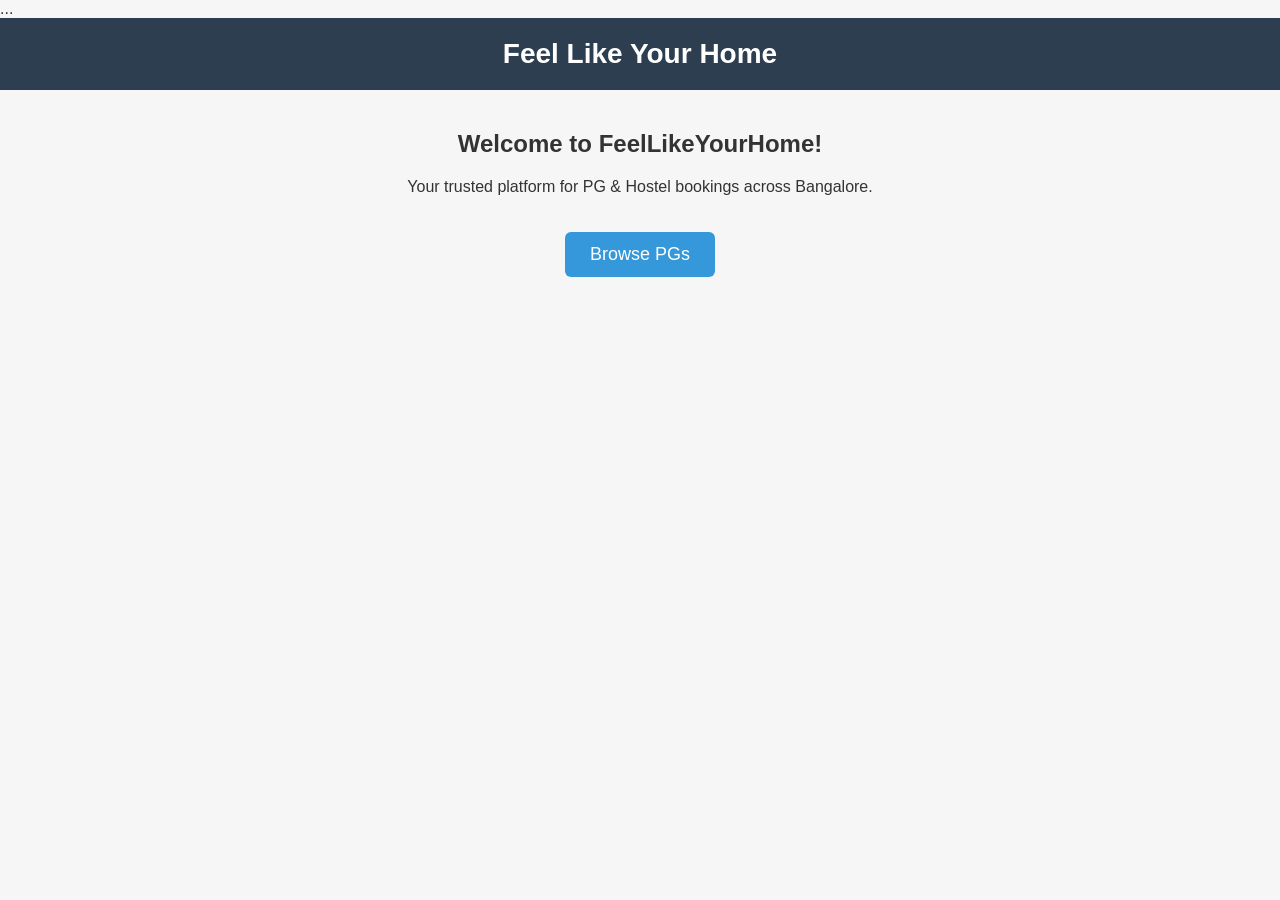
==== index.html @ 75fe313e "Update index.html" ====
<!DOCTYPE html>
<html>
<head>
    <meta name="google-site-verification" content="3Yh5Xmi587wt2yMa6vxOtkDxqzbuexifwD0wsPtQEdQ" />
    <title>FeelLikeYourHome - PG & Hostel Booking</title>
   <!DOCTYPE html>
<html>
...
</html> 
    <style>
        body {
            margin: 0;
            font-family: Arial, sans-serif;
            background: #f6f6f6;
            color: #333;
        }
        header {
            background: #2c3e50;
            color: white;
            padding: 20px;
            text-align: center;
            font-size: 28px;
            font-weight: bold;
        }
        .container {
            margin: 40px auto;
            width: 90%;
            max-width: 900px;
            text-align: center;
        }
        .btn {
            display: inline-block;
            padding: 12px 25px;
            background: #3498db;
            color: white;
            font-size: 18px;
            border-radius: 6px;
            text-decoration: none;
            margin-top: 20px;
        }
        .btn:hover {
            background: #2980b9;
        }
    </style>
</head>
<body>

    <header>Feel Like Your Home</header>

    <div class="container">
        <h2>Welcome to FeelLikeYourHome!</h2>
        <p>Your trusted platform for PG & Hostel bookings across Bangalore.</p>

        <a href="pgs.html" class="btn">Browse PGs</a>
    </div>

</body>
</html>
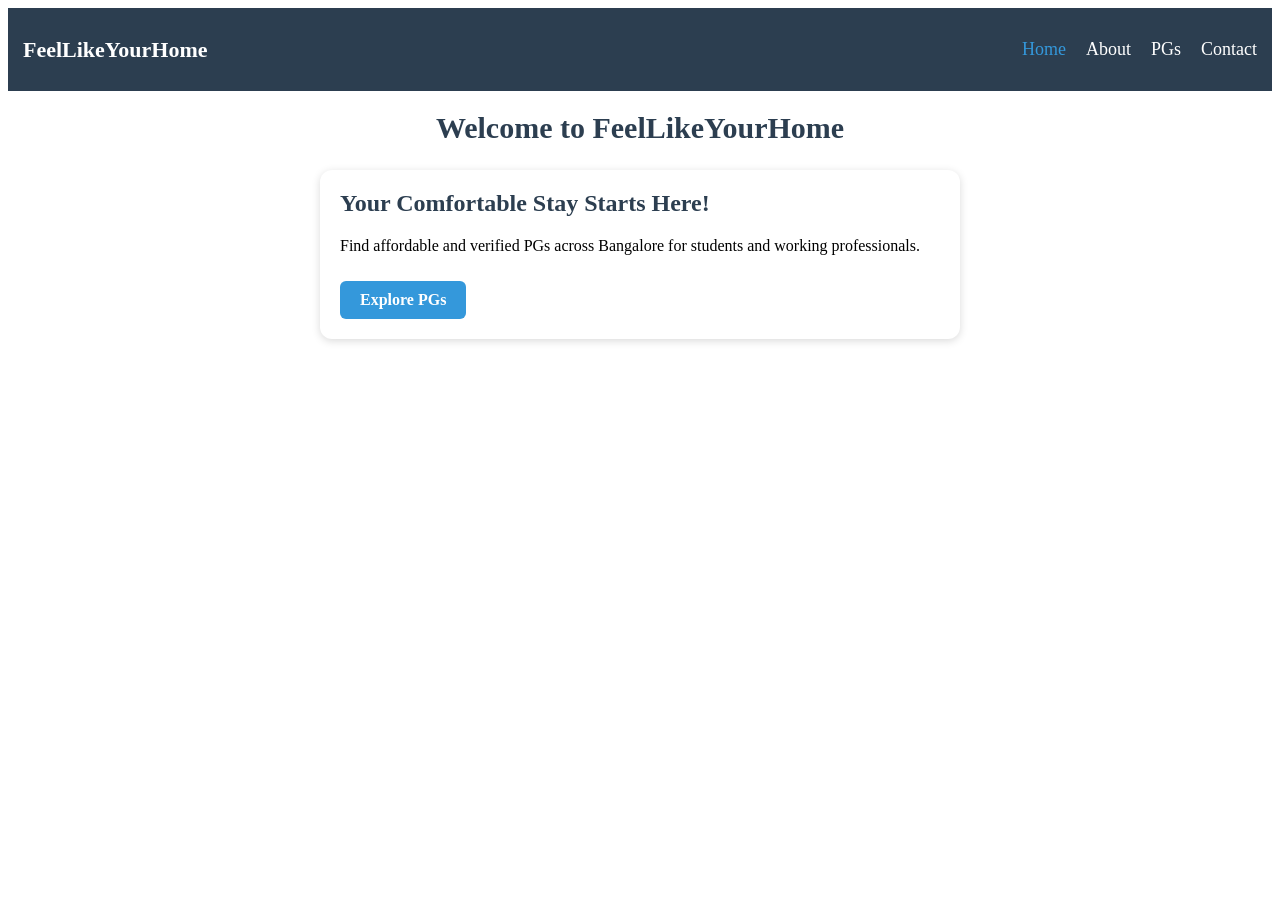
==== commit af77ae30: "Update index.html" ====
--- a/index.html
+++ b/index.html
@@ -1,61 +1,29 @@
 <!DOCTYPE html>
 <html>
 <head>
-    <meta name="google-site-verification" content="3Yh5Xmi587wt2yMa6vxOtkDxqzbuexifwD0wsPtQEdQ" />
-    <title>FeelLikeYourHome - PG & Hostel Booking</title>
-   <!DOCTYPE html>
-<html>
-...
-</html> 
-    <style>
-        body {
-            margin: 0;
-            font-family: Arial, sans-serif;
-            background: #f6f6f6;
-            color: #333;
-        }
-        header {
-            background: #2c3e50;
-            color: white;
-            padding: 20px;
-            text-align: center;
-            font-size: 28px;
-            font-weight: bold;
-        }
-        .container {
-            margin: 40px auto;
-            width: 90%;
-            max-width: 900px;
-            text-align: center;
-        }
-        .btn {
-            display: inline-block;
-            padding: 12px 25px;
-            background: #3498db;
-            color: white;
-            font-size: 18px;
-            border-radius: 6px;
-            text-decoration: none;
-            margin-top: 20px;
-        }
-        .btn:hover {
-            background: #2980b9;
-        }
-    </style>
+    <title>FeelLikeYourHome - Home</title>
+    <link rel="stylesheet" href="style.css">
 </head>
 <body>
 
-    <header>Feel Like Your Home</header>
+<!-- Navigation Bar -->
+<div class="navbar">
+    <div class="logo">FeelLikeYourHome</div>
+    <ul>
+        <li><a class="active" href="index.html">Home</a></li>
+        <li><a href="about.html">About</a></li>
+        <li><a href="pgs.html">PGs</a></li>
+        <li><a href="contact.html">Contact</a></li>
+    </ul>
+</div>
 
-    <div class="container">
-        <h2>Welcome to FeelLikeYourHome!</h2>
-        <p>Your trusted platform for PG & Hostel bookings across Bangalore.</p>
+<h1 class="page-title">Welcome to FeelLikeYourHome</h1>
 
-        <a href="pgs.html" class="btn">Browse PGs</a>
-    </div>
+<div class="pg-card">
+    <h2>Your Comfortable Stay Starts Here!</h2>
+    <p>Find affordable and verified PGs across Bangalore for students and working professionals.</p>
+    <a class="btn" href="pgs.html">Explore PGs</a>
+</div>
 
 </body>
 </html>
-
-
-
--- a/style.css
+++ b/style.css
@@ -0,0 +1,70 @@
+/* Navigation Bar */
+.navbar {
+    display: flex;
+    justify-content: space-between;
+    align-items: center;
+    background: #2c3e50;
+    padding: 15px;
+}
+
+.navbar .logo {
+    color: white;
+    font-size: 22px;
+    font-weight: bold;
+}
+
+.navbar ul {
+    list-style: none;
+    display: flex;
+    gap: 20px;
+}
+
+.navbar ul li a {
+    color: white;
+    text-decoration: none;
+    font-size: 18px;
+}
+
+.navbar ul li a.active,
+.navbar ul li a:hover {
+    color: #3498db;
+}
+
+/* Page Title */
+.page-title {
+    text-align: center;
+    font-size: 30px;
+    margin-top: 20px;
+    color: #2c3e50;
+}
+
+/* PG Cards */
+.pg-card {
+    background: #ffffff;
+    padding: 20px;
+    border-radius: 12px;
+    width: 90%;
+    max-width: 600px;
+    margin: 25px auto;
+    box-shadow: 0 2px 8px rgba(0,0,0,0.15);
+}
+
+.pg-card h2 {
+    margin-top: 0;
+    color: #2c3e50;
+}
+
+.btn {
+    display: inline-block;
+    padding: 10px 20px;
+    background: #3498db;
+    color: white;
+    border-radius: 6px;
+    text-decoration: none;
+    margin-top: 10px;
+    font-weight: bold;
+}
+
+.btn:hover {
+    background: #217dbb;
+}
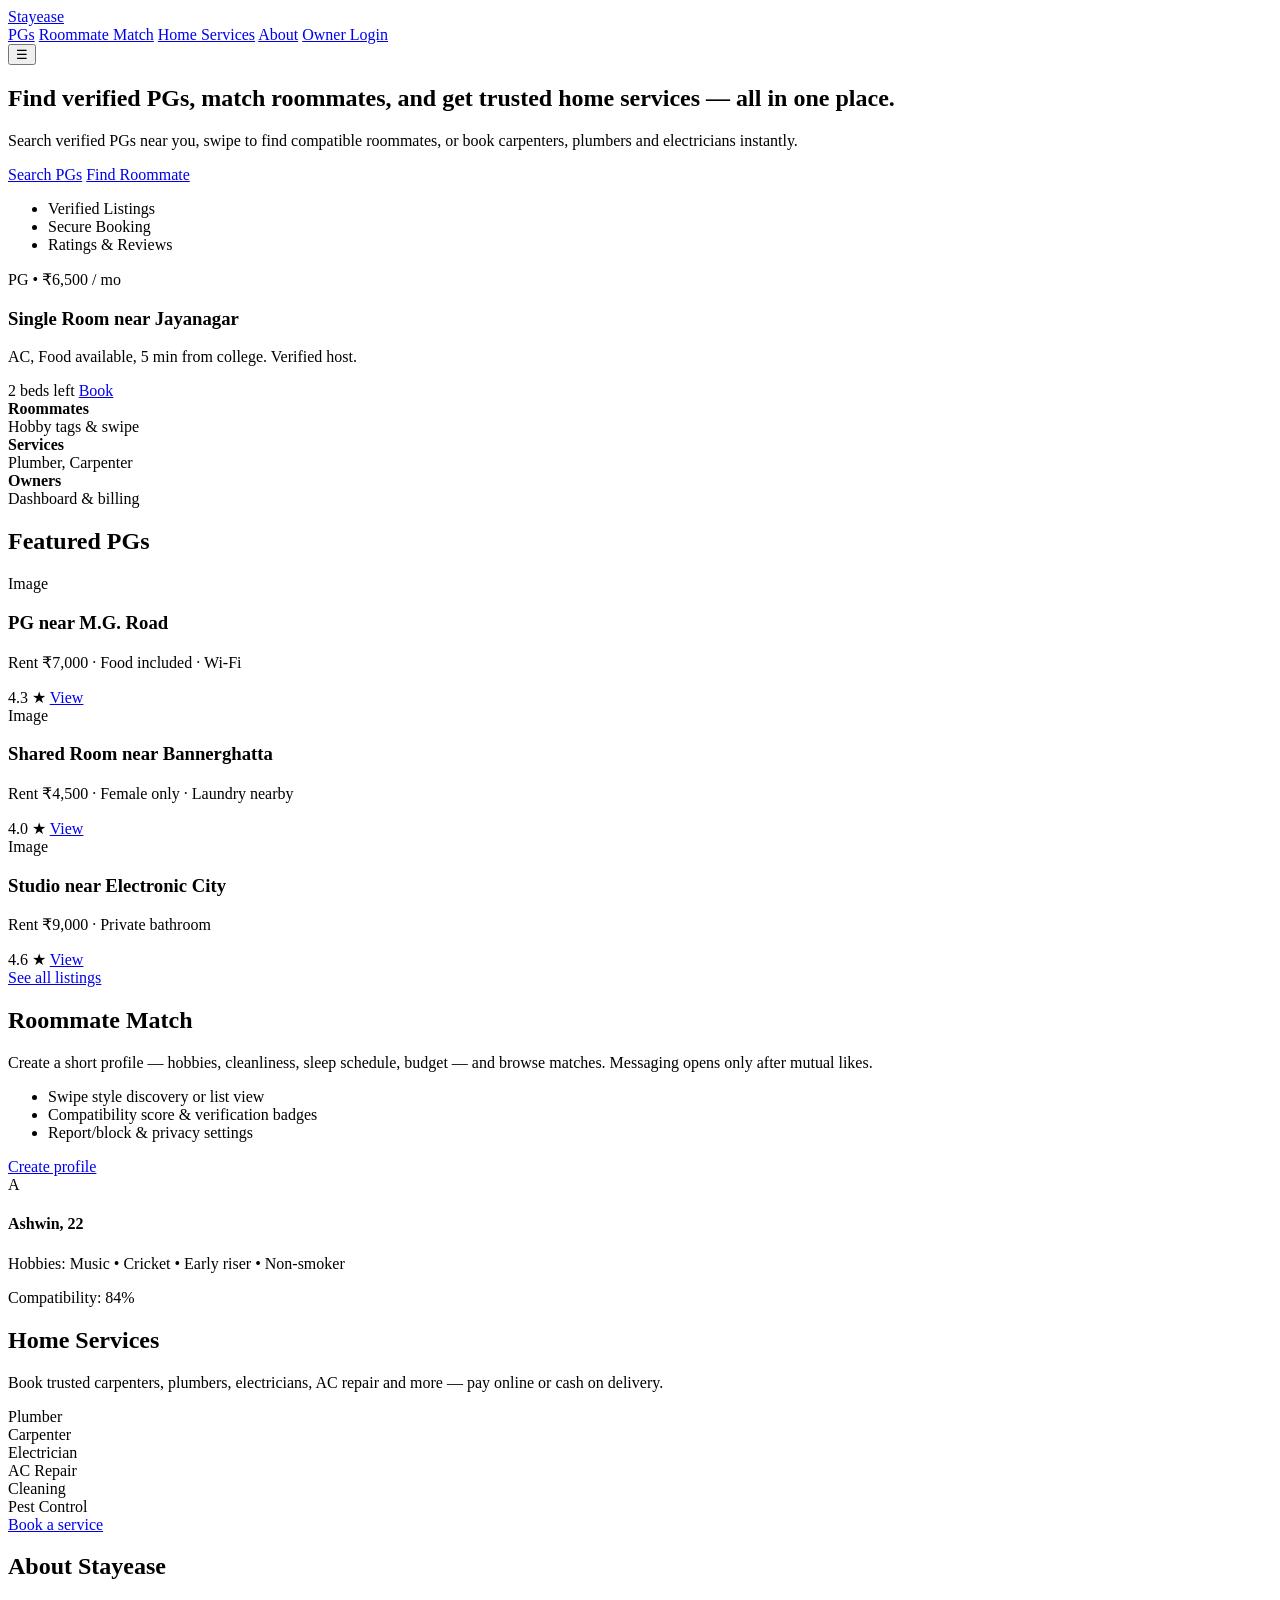
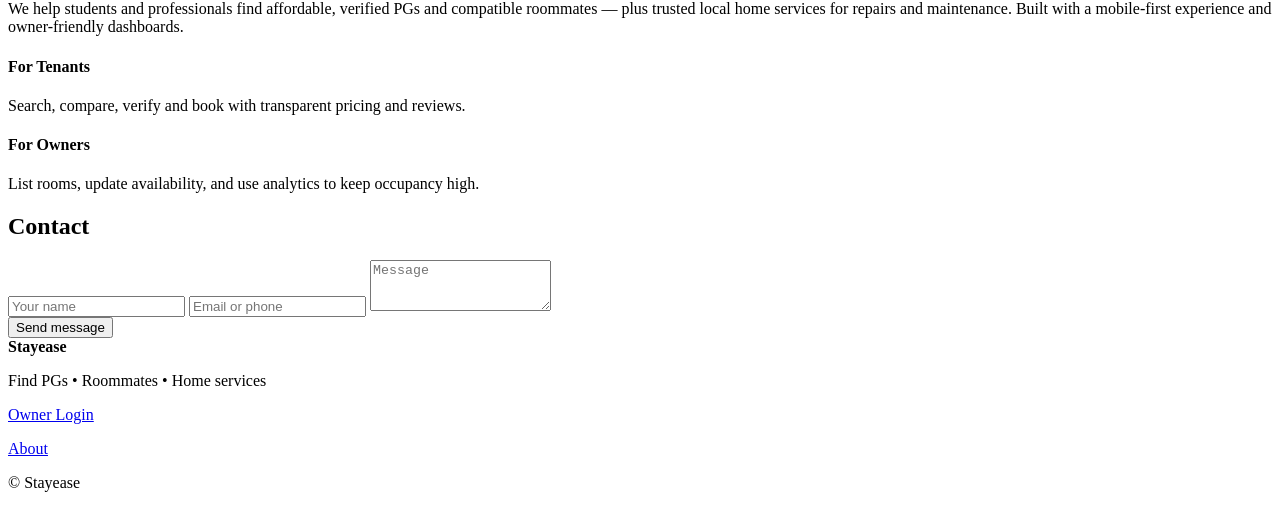
==== commit 4c41123f: "Update index.html" ====
--- a/index.html
+++ b/index.html
@@ -1,29 +1,191 @@
-<!DOCTYPE html>
-<html>
+<!doctype html>
+<html lang="en">
 <head>
-    <title>FeelLikeYourHome - Home</title>
-    <link rel="stylesheet" href="style.css">
+  <meta charset="utf-8" />
+  <meta name="viewport" content="width=device-width,initial-scale=1" />
+  <title>Stayease — Find PGs, Roommates & Home Services</title>
+  <link rel="stylesheet" href="styles.css" />
+  <meta name="description" content="Find verified PGs, match roommates, and book trusted home services nearby."/>
 </head>
 <body>
+  <header class="topbar">
+    <div class="container nav">
+      <a class="brand" href="/">Stayease</a>
+      <nav class="menu">
+        <a href="#listings">PGs</a>
+        <a href="#roommate">Roommate Match</a>
+        <a href="#services">Home Services</a>
+        <a href="#about">About</a>
+        <a class="btn-outline" href="#owner">Owner Login</a>
+      </nav>
+      <button class="nav-toggle" aria-label="Toggle menu">☰</button>
+    </div>
+  </header>
 
-<!-- Navigation Bar -->
-<div class="navbar">
-    <div class="logo">FeelLikeYourHome</div>
-    <ul>
-        <li><a class="active" href="index.html">Home</a></li>
-        <li><a href="about.html">About</a></li>
-        <li><a href="pgs.html">PGs</a></li>
-        <li><a href="contact.html">Contact</a></li>
-    </ul>
-</div>
+  <main>
+    <section class="hero">
+      <div class="container hero-grid">
+        <div class="hero-left">
+          <h1>Find verified PGs, match roommates, and get trusted home services — all in one place.</h1>
+          <p class="lead">Search verified PGs near you, swipe to find compatible roommates, or book carpenters, plumbers and electricians instantly.</p>
+          <div class="hero-cta">
+            <a class="btn-primary" href="#listings">Search PGs</a>
+            <a class="btn-ghost" href="#roommate">Find Roommate</a>
+          </div>
+          <ul class="trust">
+            <li>Verified Listings</li>
+            <li>Secure Booking</li>
+            <li>Ratings & Reviews</li>
+          </ul>
+        </div>
+        <div class="hero-right">
+          <div class="mock-card">
+            <div class="mock-photo">PG • ₹6,500 / mo</div>
+            <div class="mock-content">
+              <h3>Single Room near Jayanagar</h3>
+              <p>AC, Food available, 5 min from college. Verified host.</p>
+              <div class="mock-meta">
+                <span>2 beds left</span>
+                <a class="small-btn" href="#listings">Book</a>
+              </div>
+            </div>
+          </div>
+          <div class="features-inline">
+            <div class="f"><strong>Roommates</strong><br/>Hobby tags & swipe</div>
+            <div class="f"><strong>Services</strong><br/>Plumber, Carpenter</div>
+            <div class="f"><strong>Owners</strong><br/>Dashboard & billing</div>
+          </div>
+        </div>
+      </div>
+    </section>
 
-<h1 class="page-title">Welcome to FeelLikeYourHome</h1>
+    <section id="listings" class="section container">
+      <h2>Featured PGs</h2>
+      <div class="cards-grid">
+        <article class="card">
+          <div class="card-photo">Image</div>
+          <h3>PG near M.G. Road</h3>
+          <p>Rent ₹7,000 · Food included · Wi-Fi</p>
+          <div class="card-footer">
+            <span>4.3 ★</span>
+            <a class="small-btn" href="#">View</a>
+          </div>
+        </article>
 
-<div class="pg-card">
-    <h2>Your Comfortable Stay Starts Here!</h2>
-    <p>Find affordable and verified PGs across Bangalore for students and working professionals.</p>
-    <a class="btn" href="pgs.html">Explore PGs</a>
-</div>
+        <article class="card">
+          <div class="card-photo">Image</div>
+          <h3>Shared Room near Bannerghatta</h3>
+          <p>Rent ₹4,500 · Female only · Laundry nearby</p>
+          <div class="card-footer">
+            <span>4.0 ★</span>
+            <a class="small-btn" href="#">View</a>
+          </div>
+        </article>
 
+        <article class="card">
+          <div class="card-photo">Image</div>
+          <h3>Studio near Electronic City</h3>
+          <p>Rent ₹9,000 · Private bathroom</p>
+          <div class="card-footer">
+            <span>4.6 ★</span>
+            <a class="small-btn" href="#">View</a>
+          </div>
+        </article>
+      </div>
+      <div class="center"><a class="btn-primary" href="#listings">See all listings</a></div>
+    </section>
+
+    <section id="roommate" class="section alt container">
+      <h2>Roommate Match</h2>
+      <div class="two-col">
+        <div>
+          <p>Create a short profile — hobbies, cleanliness, sleep schedule, budget — and browse matches. Messaging opens only after mutual likes.</p>
+          <ul class="bullets">
+            <li>Swipe style discovery or list view</li>
+            <li>Compatibility score & verification badges</li>
+            <li>Report/block & privacy settings</li>
+          </ul>
+          <a class="btn-primary" href="#roommate">Create profile</a>
+        </div>
+        <div class="card small">
+          <div class="avatar">A</div>
+          <h4>Ashwin, 22</h4>
+          <p>Hobbies: Music • Cricket • Early riser • Non-smoker</p>
+          <div class="compat">Compatibility: 84%</div>
+        </div>
+      </div>
+    </section>
+
+    <section id="services" class="section container">
+      <h2>Home Services</h2>
+      <p>Book trusted carpenters, plumbers, electricians, AC repair and more — pay online or cash on delivery.</p>
+      <div class="services-grid">
+        <div class="svc">Plumber</div>
+        <div class="svc">Carpenter</div>
+        <div class="svc">Electrician</div>
+        <div class="svc">AC Repair</div>
+        <div class="svc">Cleaning</div>
+        <div class="svc">Pest Control</div>
+      </div>
+      <div class="center"><a class="btn-ghost" href="#services">Book a service</a></div>
+    </section>
+
+    <section id="about" class="section alt container">
+      <h2>About Stayease</h2>
+      <p>We help students and professionals find affordable, verified PGs and compatible roommates — plus trusted local home services for repairs and maintenance. Built with a mobile-first experience and owner-friendly dashboards.</p>
+      <div class="two-col">
+        <div>
+          <h4>For Tenants</h4>
+          <p>Search, compare, verify and book with transparent pricing and reviews.</p>
+        </div>
+        <div>
+          <h4>For Owners</h4>
+          <p>List rooms, update availability, and use analytics to keep occupancy high.</p>
+        </div>
+      </div>
+    </section>
+
+    <section id="contact" class="section container">
+      <h2>Contact</h2>
+      <form id="contactForm" class="contact-grid" onsubmit="handleContact(event)">
+        <input name="name" placeholder="Your name" required />
+        <input name="email" placeholder="Email or phone" required />
+        <textarea name="message" rows="3" placeholder="Message"></textarea>
+        <div class="center"><button class="btn-primary" type="submit">Send message</button></div>
+      </form>
+    </section>
+  </main>
+
+  <footer class="sitefoot">
+    <div class="container">
+      <div class="foot-grid">
+        <div>
+          <strong>Stayease</strong>
+          <p>Find PGs • Roommates • Home services</p>
+        </div>
+        <div>
+          <p><a href="#owner">Owner Login</a></p>
+          <p><a href="#about">About</a></p>
+        </div>
+        <div>
+          <p>© Stayease</p>
+        </div>
+      </div>
+    </div>
+  </footer>
+
+<script>
+  // simple nav toggle for mobile
+  const btn = document.querySelector('.nav-toggle');
+  const menu = document.querySelector('.menu');
+  btn.addEventListener('click', ()=> menu.classList.toggle('open'));
+
+  function handleContact(e){
+    e.preventDefault();
+    const form = e.target;
+    alert('Thanks! Message received. (This is a demo — integrate your email/API)');
+    form.reset();
+  }
+</script>
 </body>
 </html>
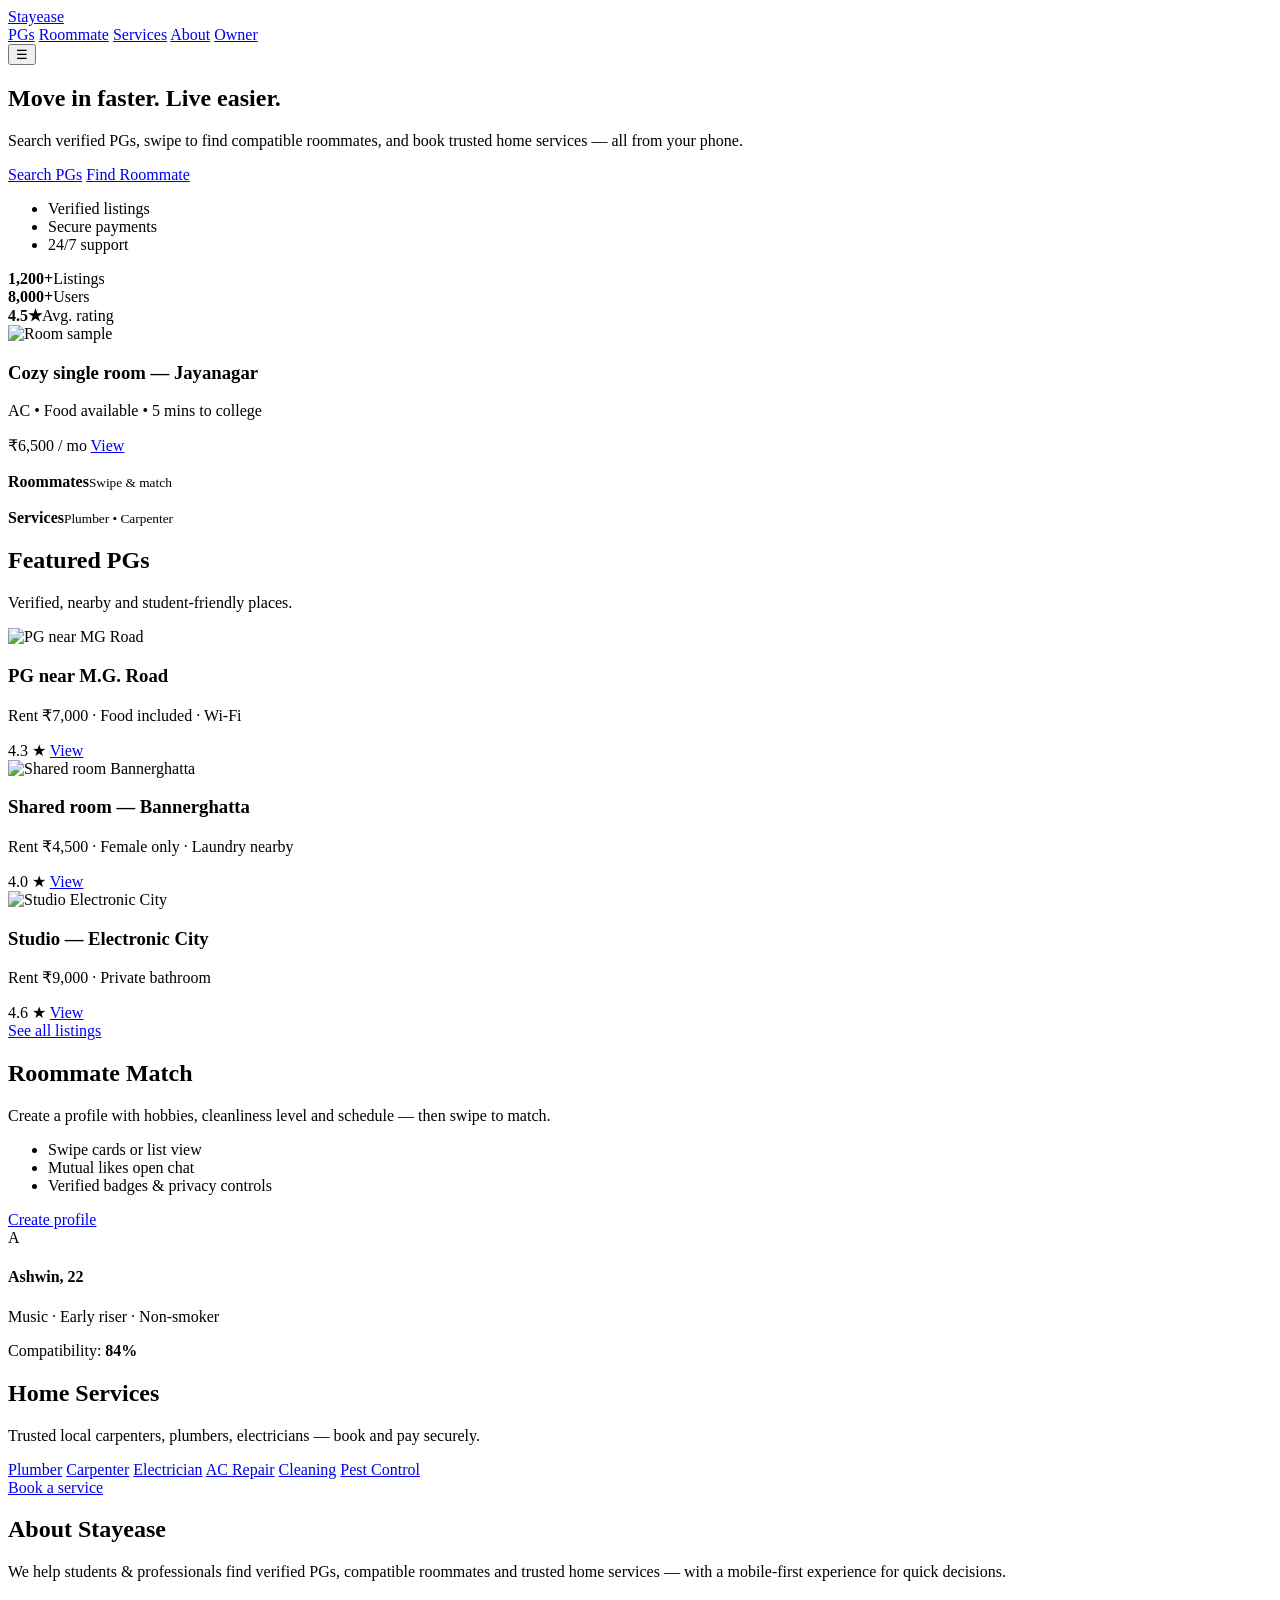
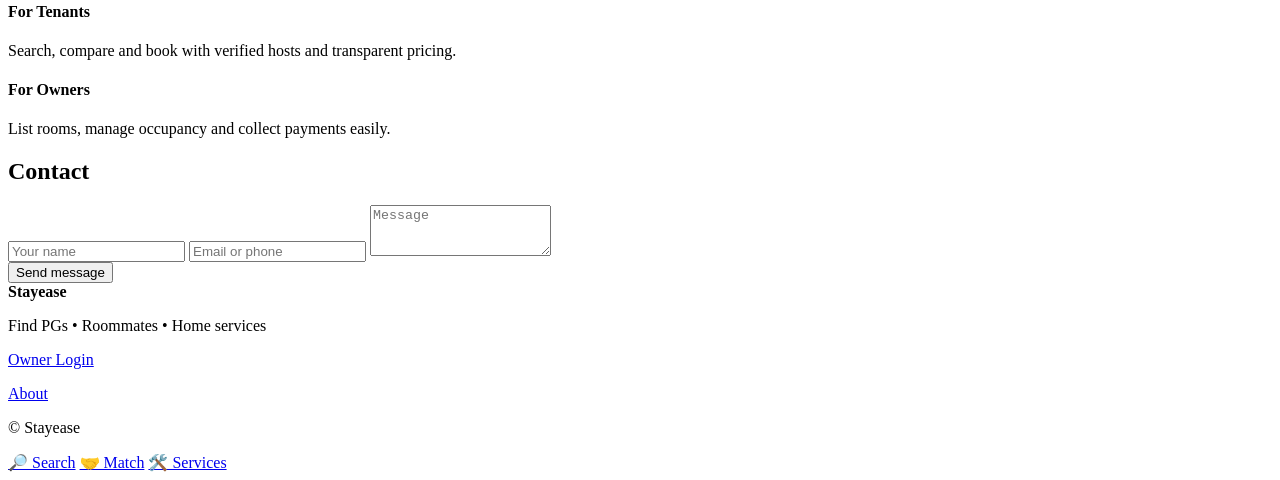
==== commit a65d6afa: "Update index.html" ====
--- a/index.html
+++ b/index.html
@@ -3,148 +3,172 @@
 <head>
   <meta charset="utf-8" />
   <meta name="viewport" content="width=device-width,initial-scale=1" />
-  <title>Stayease — Find PGs, Roommates & Home Services</title>
+  <title>Stayease — Find PGs, Roommates & Trusted Services</title>
+  <meta name="description" content="Find verified PGs near you, match roommates, and book trusted local services like plumbers & carpenters."/>
   <link rel="stylesheet" href="styles.css" />
-  <meta name="description" content="Find verified PGs, match roommates, and book trusted home services nearby."/>
 </head>
 <body>
-  <header class="topbar">
+  <header class="topbar" role="banner">
     <div class="container nav">
       <a class="brand" href="/">Stayease</a>
-      <nav class="menu">
+      <nav class="menu" id="menu" aria-label="Main navigation">
         <a href="#listings">PGs</a>
-        <a href="#roommate">Roommate Match</a>
-        <a href="#services">Home Services</a>
+        <a href="#roommate">Roommate</a>
+        <a href="#services">Services</a>
         <a href="#about">About</a>
-        <a class="btn-outline" href="#owner">Owner Login</a>
+        <a class="btn-outline" href="#owner">Owner</a>
       </nav>
-      <button class="nav-toggle" aria-label="Toggle menu">☰</button>
+      <button class="nav-toggle" aria-expanded="false" aria-controls="menu" id="navToggle">☰</button>
     </div>
   </header>
 
   <main>
+    <!-- HERO -->
     <section class="hero">
       <div class="container hero-grid">
         <div class="hero-left">
-          <h1>Find verified PGs, match roommates, and get trusted home services — all in one place.</h1>
-          <p class="lead">Search verified PGs near you, swipe to find compatible roommates, or book carpenters, plumbers and electricians instantly.</p>
+          <h1>Move in faster. Live easier.</h1>
+          <p class="lead">Search verified PGs, swipe to find compatible roommates, and book trusted home services — all from your phone.</p>
           <div class="hero-cta">
             <a class="btn-primary" href="#listings">Search PGs</a>
             <a class="btn-ghost" href="#roommate">Find Roommate</a>
           </div>
-          <ul class="trust">
-            <li>Verified Listings</li>
-            <li>Secure Booking</li>
-            <li>Ratings & Reviews</li>
+
+          <ul class="trust" aria-hidden="true">
+            <li>Verified listings</li>
+            <li>Secure payments</li>
+            <li>24/7 support</li>
           </ul>
-        </div>
-        <div class="hero-right">
-          <div class="mock-card">
-            <div class="mock-photo">PG • ₹6,500 / mo</div>
-            <div class="mock-content">
-              <h3>Single Room near Jayanagar</h3>
-              <p>AC, Food available, 5 min from college. Verified host.</p>
-              <div class="mock-meta">
-                <span>2 beds left</span>
-                <a class="small-btn" href="#listings">Book</a>
+
+          <div class="quick-stats" aria-hidden="true">
+            <div><strong>1,200+</strong><span>Listings</span></div>
+            <div><strong>8,000+</strong><span>Users</span></div>
+            <div><strong>4.5★</strong><span>Avg. rating</span></div>
+          </div>
+        </div>
+
+        <div class="hero-right" aria-hidden="true">
+          <div class="hero-card">
+            <img src="https://images.unsplash.com/photo-1600585154340-be6161a56a0c?q=80&w=1200&auto=format&fit=crop&ixlib=rb-4.0.3&s=placeholder" alt="Room sample" />
+            <div class="hero-card-body">
+              <h3>Cozy single room — Jayanagar</h3>
+              <p>AC • Food available • 5 mins to college</p>
+              <div class="card-meta">
+                <span>₹6,500 / mo</span>
+                <a class="small-btn" href="#listings">View</a>
               </div>
             </div>
           </div>
-          <div class="features-inline">
-            <div class="f"><strong>Roommates</strong><br/>Hobby tags & swipe</div>
-            <div class="f"><strong>Services</strong><br/>Plumber, Carpenter</div>
-            <div class="f"><strong>Owners</strong><br/>Dashboard & billing</div>
-          </div>
-        </div>
-      </div>
-    </section>
-
+
+          <div class="feature-row">
+            <div class="f">
+              <img src="https://images.unsplash.com/photo-1524758631624-e2822e304c36?q=80&w=400&auto=format&fit=crop&ixlib=rb-4.0.3&s=placeholder" alt="" />
+              <div><strong>Roommates</strong><small>Swipe & match</small></div>
+            </div>
+            <div class="f">
+              <img src="https://images.unsplash.com/photo-1581091012184-7a0b6b2b1c3f?q=80&w=400&auto=format&fit=crop&ixlib=rb-4.0.3&s=placeholder" alt="" />
+              <div><strong>Services</strong><small>Plumber • Carpenter</small></div>
+            </div>
+          </div>
+        </div>
+      </div>
+    </section>
+
+    <!-- LISTINGS -->
     <section id="listings" class="section container">
       <h2>Featured PGs</h2>
-      <div class="cards-grid">
+      <p class="muted">Verified, nearby and student-friendly places.</p>
+      <div class="cards-grid" aria-live="polite">
         <article class="card">
-          <div class="card-photo">Image</div>
-          <h3>PG near M.G. Road</h3>
-          <p>Rent ₹7,000 · Food included · Wi-Fi</p>
-          <div class="card-footer">
-            <span>4.3 ★</span>
-            <a class="small-btn" href="#">View</a>
+          <img class="card-photo" loading="lazy" src="https://images.unsplash.com/photo-1560448204-e02f11c3d0e2?q=80&w=800&auto=format&fit=crop&ixlib=rb-4.0.3&s=placeholder" alt="PG near MG Road">
+          <div class="card-body">
+            <h3>PG near M.G. Road</h3>
+            <p>Rent ₹7,000 · Food included · Wi-Fi</p>
+            <div class="card-footer">
+              <span class="rating">4.3 ★</span>
+              <a class="small-btn" href="#">View</a>
+            </div>
           </div>
         </article>
 
         <article class="card">
-          <div class="card-photo">Image</div>
-          <h3>Shared Room near Bannerghatta</h3>
-          <p>Rent ₹4,500 · Female only · Laundry nearby</p>
-          <div class="card-footer">
-            <span>4.0 ★</span>
-            <a class="small-btn" href="#">View</a>
+          <img class="card-photo" loading="lazy" src="https://images.unsplash.com/photo-1598928506312-3b0a6a0b0d7b?q=80&w=800&auto=format&fit=crop&ixlib=rb-4.0.3&s=placeholder" alt="Shared room Bannerghatta">
+          <div class="card-body">
+            <h3>Shared room — Bannerghatta</h3>
+            <p>Rent ₹4,500 · Female only · Laundry nearby</p>
+            <div class="card-footer">
+              <span class="rating">4.0 ★</span>
+              <a class="small-btn" href="#">View</a>
+            </div>
           </div>
         </article>
 
         <article class="card">
-          <div class="card-photo">Image</div>
-          <h3>Studio near Electronic City</h3>
-          <p>Rent ₹9,000 · Private bathroom</p>
-          <div class="card-footer">
-            <span>4.6 ★</span>
-            <a class="small-btn" href="#">View</a>
+          <img class="card-photo" loading="lazy" src="https://images.unsplash.com/photo-1560449756-4285f0d6a8c6?q=80&w=800&auto=format&fit=crop&ixlib=rb-4.0.3&s=placeholder" alt="Studio Electronic City">
+          <div class="card-body">
+            <h3>Studio — Electronic City</h3>
+            <p>Rent ₹9,000 · Private bathroom</p>
+            <div class="card-footer">
+              <span class="rating">4.6 ★</span>
+              <a class="small-btn" href="#">View</a>
+            </div>
           </div>
         </article>
       </div>
       <div class="center"><a class="btn-primary" href="#listings">See all listings</a></div>
     </section>
 
+    <!-- ROOMMATE -->
     <section id="roommate" class="section alt container">
       <h2>Roommate Match</h2>
+      <p class="muted">Create a profile with hobbies, cleanliness level and schedule — then swipe to match.</p>
       <div class="two-col">
         <div>
-          <p>Create a short profile — hobbies, cleanliness, sleep schedule, budget — and browse matches. Messaging opens only after mutual likes.</p>
           <ul class="bullets">
-            <li>Swipe style discovery or list view</li>
-            <li>Compatibility score & verification badges</li>
-            <li>Report/block & privacy settings</li>
+            <li>Swipe cards or list view</li>
+            <li>Mutual likes open chat</li>
+            <li>Verified badges & privacy controls</li>
           </ul>
           <a class="btn-primary" href="#roommate">Create profile</a>
         </div>
-        <div class="card small">
+
+        <div class="card small" aria-hidden="true">
           <div class="avatar">A</div>
-          <h4>Ashwin, 22</h4>
-          <p>Hobbies: Music • Cricket • Early riser • Non-smoker</p>
-          <div class="compat">Compatibility: 84%</div>
-        </div>
-      </div>
-    </section>
-
+          <div style="flex:1;">
+            <h4>Ashwin, 22</h4>
+            <p class="muted">Music · Early riser · Non-smoker</p>
+            <div class="compat">Compatibility: <strong>84%</strong></div>
+          </div>
+        </div>
+      </div>
+    </section>
+
+    <!-- SERVICES -->
     <section id="services" class="section container">
       <h2>Home Services</h2>
-      <p>Book trusted carpenters, plumbers, electricians, AC repair and more — pay online or cash on delivery.</p>
+      <p class="muted">Trusted local carpenters, plumbers, electricians — book and pay securely.</p>
       <div class="services-grid">
-        <div class="svc">Plumber</div>
-        <div class="svc">Carpenter</div>
-        <div class="svc">Electrician</div>
-        <div class="svc">AC Repair</div>
-        <div class="svc">Cleaning</div>
-        <div class="svc">Pest Control</div>
+        <a class="svc" href="#services">Plumber</a>
+        <a class="svc" href="#services">Carpenter</a>
+        <a class="svc" href="#services">Electrician</a>
+        <a class="svc" href="#services">AC Repair</a>
+        <a class="svc" href="#services">Cleaning</a>
+        <a class="svc" href="#services">Pest Control</a>
       </div>
       <div class="center"><a class="btn-ghost" href="#services">Book a service</a></div>
     </section>
 
+    <!-- ABOUT -->
     <section id="about" class="section alt container">
       <h2>About Stayease</h2>
-      <p>We help students and professionals find affordable, verified PGs and compatible roommates — plus trusted local home services for repairs and maintenance. Built with a mobile-first experience and owner-friendly dashboards.</p>
+      <p>We help students & professionals find verified PGs, compatible roommates and trusted home services — with a mobile-first experience for quick decisions.</p>
       <div class="two-col">
-        <div>
-          <h4>For Tenants</h4>
-          <p>Search, compare, verify and book with transparent pricing and reviews.</p>
-        </div>
-        <div>
-          <h4>For Owners</h4>
-          <p>List rooms, update availability, and use analytics to keep occupancy high.</p>
-        </div>
-      </div>
-    </section>
-
+        <div><h4>For Tenants</h4><p class="muted">Search, compare and book with verified hosts and transparent pricing.</p></div>
+        <div><h4>For Owners</h4><p class="muted">List rooms, manage occupancy and collect payments easily.</p></div>
+      </div>
+    </section>
+
+    <!-- CONTACT -->
     <section id="contact" class="section container">
       <h2>Contact</h2>
       <form id="contactForm" class="contact-grid" onsubmit="handleContact(event)">
@@ -156,12 +180,12 @@
     </section>
   </main>
 
-  <footer class="sitefoot">
+  <footer class="sitefoot" role="contentinfo">
     <div class="container">
       <div class="foot-grid">
         <div>
           <strong>Stayease</strong>
-          <p>Find PGs • Roommates • Home services</p>
+          <p class="muted">Find PGs • Roommates • Home services</p>
         </div>
         <div>
           <p><a href="#owner">Owner Login</a></p>
@@ -174,18 +198,32 @@
     </div>
   </footer>
 
+  <!-- Sticky quick actions for mobile -->
+  <div class="mobile-quick" aria-hidden="true">
+    <a href="#listings" title="Search PGs">🔎 Search</a>
+    <a href="#roommate" title="Find Roommate">🤝 Match</a>
+    <a href="#services" title="Services">🛠️ Services</a>
+  </div>
+
 <script>
-  // simple nav toggle for mobile
-  const btn = document.querySelector('.nav-toggle');
-  const menu = document.querySelector('.menu');
-  btn.addEventListener('click', ()=> menu.classList.toggle('open'));
+  // mobile nav toggle
+  const navToggle = document.getElementById('navToggle');
+  const menu = document.getElementById('menu');
+  navToggle.addEventListener('click', () => {
+    const open = menu.classList.toggle('open');
+    navToggle.setAttribute('aria-expanded', open ? 'true' : 'false');
+  });
 
   function handleContact(e){
     e.preventDefault();
-    const form = e.target;
-    alert('Thanks! Message received. (This is a demo — integrate your email/API)');
-    form.reset();
+    const f = e.target;
+    // Demo: show toast. Replace with API call later.
+    alert('Thank you! Message received — we will contact you soon.');
+    f.reset();
   }
+
+  // small lazy load / UX improvement if JS enabled
+  document.documentElement.classList.add('js-enabled');
 </script>
 </body>
 </html>
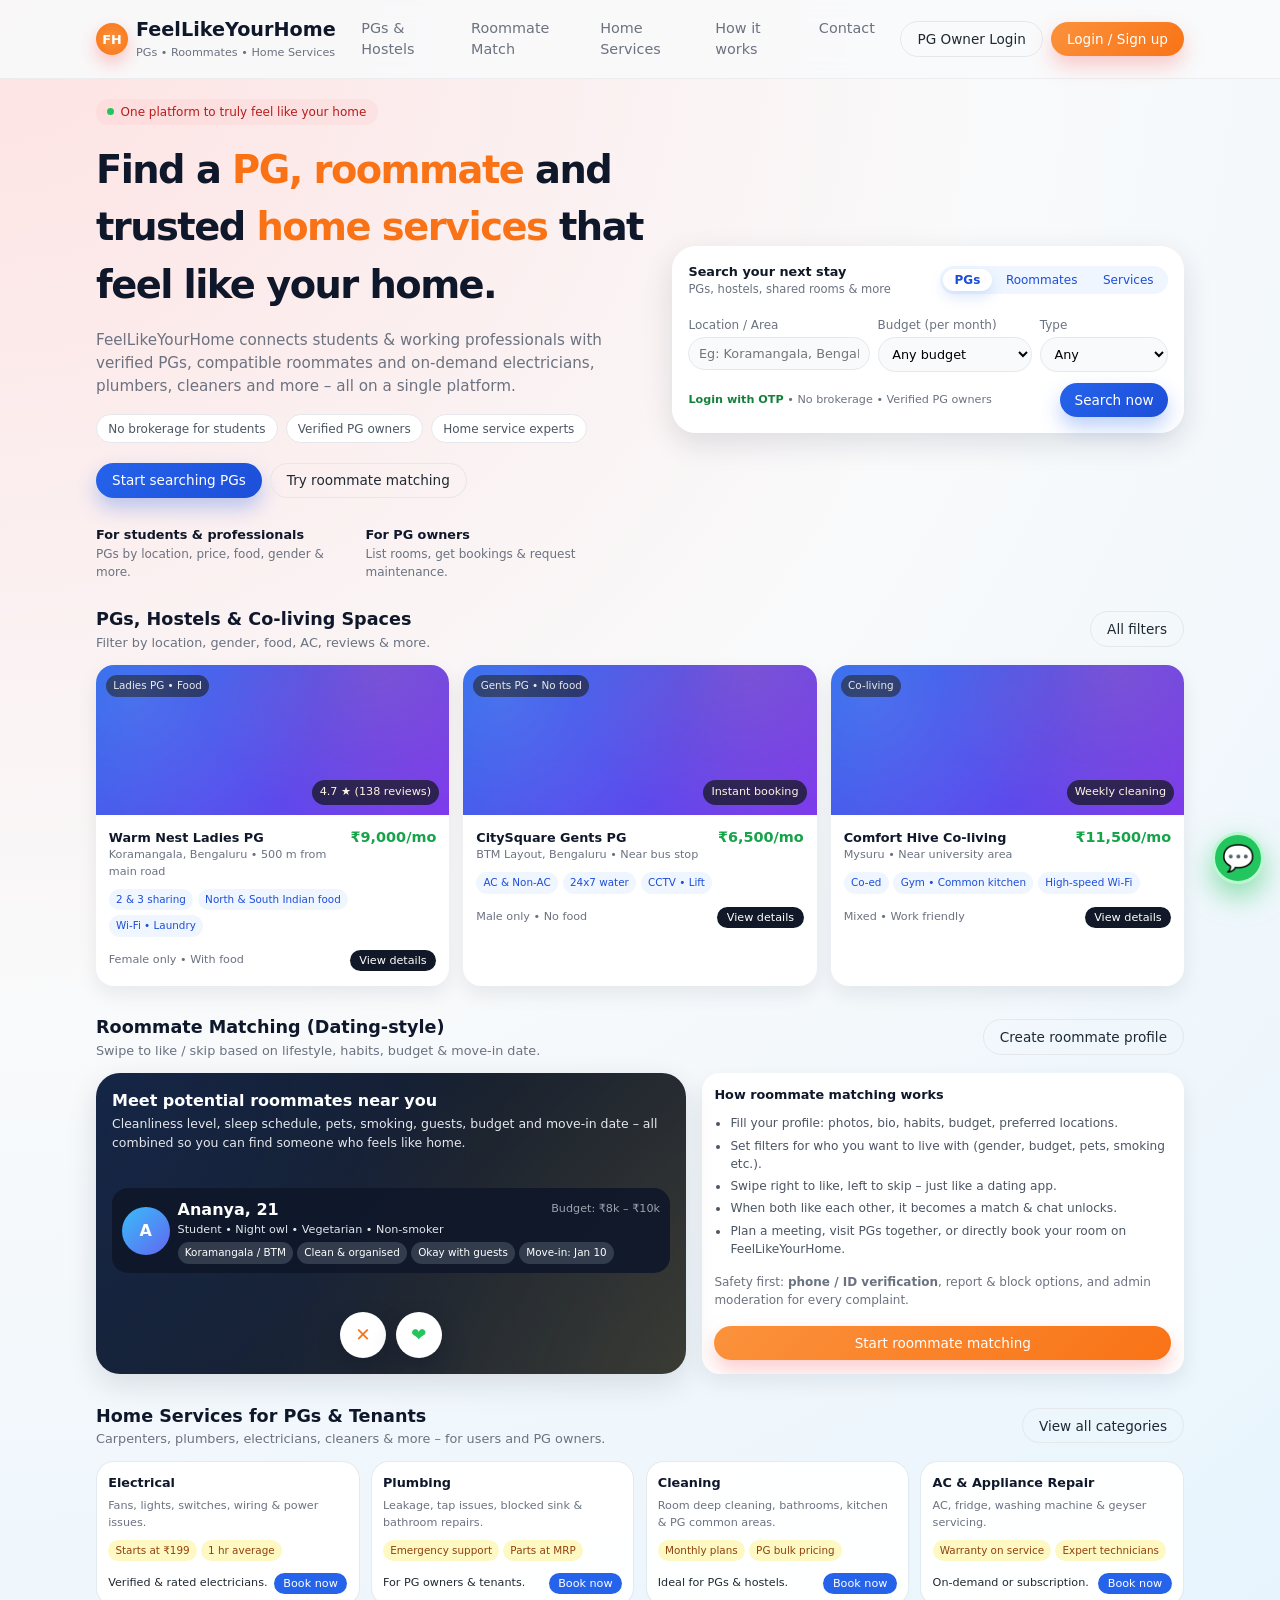
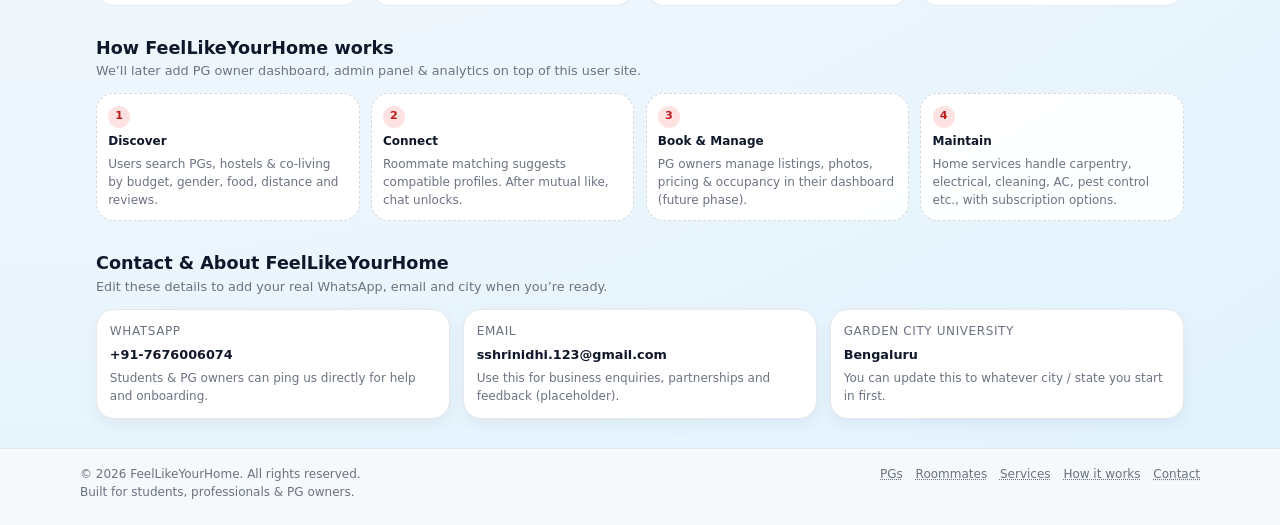
==== commit f66d1ac7: "Add files via upload" ====
--- a/index.html
+++ b/index.html
@@ -1,229 +1,1448 @@
-<!doctype html>
+<!DOCTYPE html>
 <html lang="en">
 <head>
-  <meta charset="utf-8" />
-  <meta name="viewport" content="width=device-width,initial-scale=1" />
-  <title>Stayease — Find PGs, Roommates & Trusted Services</title>
-  <meta name="description" content="Find verified PGs near you, match roommates, and book trusted local services like plumbers & carpenters."/>
-  <link rel="stylesheet" href="styles.css" />
+  <meta charset="UTF-8" />
+  <title>FeelLikeYourHome – PGs, Roommates & Home Services</title>
+  <meta name="viewport" content="width=device-width, initial-scale=1.0" />
+  <style>
+    :root {
+      --primary: #2563eb;
+      --primary-soft: #dbeafe;
+      --accent: #f97316;
+      --dark: #0f172a;
+      --text: #1f2933;
+      --muted: #6b7280;
+      --bg: #f3f4f6;
+      --radius-lg: 18px;
+      --radius-xl: 24px;
+      --shadow-soft: 0 10px 30px rgba(15, 23, 42, 0.12);
+    }
+
+    * {
+      margin: 0;
+      padding: 0;
+      box-sizing: border-box;
+      font-family: system-ui, -apple-system, BlinkMacSystemFont, "Segoe UI",
+        sans-serif;
+    }
+
+    body {
+      background: radial-gradient(circle at top left, #fee2e2 0, #f9fafb 40%, #e0f2fe 100%);
+      color: var(--text);
+      line-height: 1.5;
+    }
+
+    a {
+      text-decoration: none;
+      color: inherit;
+    }
+
+    /* NAVBAR */
+    .navbar {
+      position: sticky;
+      top: 0;
+      z-index: 30;
+      backdrop-filter: blur(14px);
+      background: rgba(249, 250, 251, 0.9);
+      border-bottom: 1px solid rgba(229, 231, 235, 0.7);
+    }
+
+    .nav-inner {
+      max-width: 1120px;
+      margin: 0 auto;
+      padding: 0.8rem 1rem;
+      display: flex;
+      align-items: center;
+      justify-content: space-between;
+      gap: 1rem;
+    }
+
+    .logo {
+      display: flex;
+      align-items: center;
+      gap: 0.5rem;
+      font-weight: 700;
+      font-size: 1.2rem;
+      color: var(--dark);
+    }
+
+    .logo-badge {
+      width: 32px;
+      height: 32px;
+      border-radius: 999px;
+      background: radial-gradient(circle, #fb923c, #f97316);
+      display: flex;
+      align-items: center;
+      justify-content: center;
+      color: white;
+      font-size: 0.8rem;
+      box-shadow: 0 8px 18px rgba(248, 113, 113, 0.4);
+    }
+
+    .nav-links {
+      display: none;
+      gap: 1rem;
+      font-size: 0.9rem;
+      color: var(--muted);
+    }
+
+    .nav-links a {
+      padding: 0.3rem 0.6rem;
+      border-radius: 999px;
+      transition: background 0.2s, color 0.2s;
+    }
+
+    .nav-links a:hover {
+      background: var(--primary-soft);
+      color: var(--primary);
+    }
+
+    .nav-actions {
+      display: flex;
+      align-items: center;
+      gap: 0.5rem;
+    }
+
+    .btn {
+      border-radius: 999px;
+      border: none;
+      cursor: pointer;
+      padding: 0.55rem 1rem;
+      font-size: 0.85rem;
+      font-weight: 500;
+      display: inline-flex;
+      align-items: center;
+      justify-content: center;
+      gap: 0.3rem;
+      transition: transform 0.15s ease, box-shadow 0.15s ease,
+        background 0.2s ease, color 0.2s ease;
+      white-space: nowrap;
+    }
+
+    .btn-outline {
+      background: transparent;
+      border: 1px solid #e5e7eb;
+      color: var(--text);
+    }
+
+    .btn-outline:hover {
+      background: #f3f4f6;
+    }
+
+    .btn-primary {
+      background: linear-gradient(135deg, #2563eb, #1d4ed8);
+      color: white;
+      box-shadow: 0 10px 20px rgba(37, 99, 235, 0.3);
+    }
+
+    .btn-primary:hover {
+      transform: translateY(-1px);
+      box-shadow: 0 15px 30px rgba(37, 99, 235, 0.4);
+    }
+
+    .btn-accent {
+      background: linear-gradient(135deg, #fb923c, #f97316);
+      color: white;
+      box-shadow: 0 10px 20px rgba(248, 113, 113, 0.35);
+    }
+
+    .btn-accent:hover {
+      transform: translateY(-1px);
+      box-shadow: 0 15px 30px rgba(248, 113, 113, 0.45);
+    }
+
+    /* HERO */
+    .hero {
+      max-width: 1120px;
+      margin: 1.2rem auto 1.6rem;
+      padding: 0 1rem;
+      display: grid;
+      grid-template-columns: 1.15fr 1fr;
+      gap: 1.8rem;
+      align-items: center;
+    }
+
+    .hero-left {
+      display: flex;
+      flex-direction: column;
+      gap: 1rem;
+    }
+
+    .pill {
+      display: inline-flex;
+      align-items: center;
+      gap: 0.4rem;
+      padding: 0.25rem 0.7rem;
+      border-radius: 999px;
+      background: rgba(248, 113, 113, 0.08);
+      color: #b91c1c;
+      font-size: 0.75rem;
+      font-weight: 500;
+      width: fit-content;
+    }
+
+    .pill-dot {
+      width: 7px;
+      height: 7px;
+      border-radius: 999px;
+      background: #22c55e;
+    }
+
+    .hero-title {
+      font-size: clamp(1.9rem, 4vw, 2.4rem);
+      font-weight: 800;
+      letter-spacing: -0.04em;
+      color: var(--dark);
+    }
+
+    .hero-title span {
+      color: #f97316;
+    }
+
+    .hero-sub {
+      font-size: 0.95rem;
+      color: var(--muted);
+      max-width: 32rem;
+    }
+
+    .hero-badges {
+      display: flex;
+      flex-wrap: wrap;
+      gap: 0.5rem;
+      font-size: 0.75rem;
+    }
+
+    .hero-badges span {
+      padding: 0.3rem 0.7rem;
+      border-radius: 999px;
+      background: white;
+      border: 1px solid #e5e7eb;
+      color: #4b5563;
+    }
+
+    .hero-actions {
+      display: flex;
+      flex-wrap: wrap;
+      gap: 0.5rem;
+      margin-top: 0.2rem;
+    }
+
+    .hero-meta {
+      display: flex;
+      gap: 1.2rem;
+      margin-top: 0.7rem;
+      font-size: 0.75rem;
+      color: var(--muted);
+    }
+
+    .hero-meta strong {
+      color: var(--dark);
+      font-size: 0.8rem;
+    }
+
+    /* SEARCH CARD */
+    .search-card {
+      background: rgba(255, 255, 255, 0.96);
+      backdrop-filter: blur(16px);
+      border-radius: var(--radius-xl);
+      box-shadow: var(--shadow-soft);
+      padding: 1rem;
+      display: flex;
+      flex-direction: column;
+      gap: 0.7rem;
+    }
+
+    .search-header {
+      display: flex;
+      justify-content: space-between;
+      align-items: center;
+      gap: 0.5rem;
+    }
+
+    .search-tabs {
+      display: inline-flex;
+      padding: 0.2rem;
+      border-radius: 999px;
+      background: #eff6ff;
+      gap: 0.2rem;
+    }
+
+    .search-tab {
+      font-size: 0.75rem;
+      padding: 0.25rem 0.7rem;
+      border-radius: 999px;
+      cursor: pointer;
+      border: none;
+      background: transparent;
+      color: #1d4ed8;
+    }
+
+    .search-tab.active {
+      background: white;
+      box-shadow: 0 6px 14px rgba(37, 99, 235, 0.16);
+      font-weight: 600;
+    }
+
+    .search-fields {
+      display: grid;
+      grid-template-columns: 1.1fr 0.9fr 0.9fr;
+      gap: 0.5rem;
+      margin-top: 0.4rem;
+    }
+
+    .field-group {
+      display: flex;
+      flex-direction: column;
+      gap: 0.2rem;
+      font-size: 0.75rem;
+    }
+
+    .field-label {
+      color: var(--muted);
+    }
+
+    .field-input,
+    select {
+      padding: 0.5rem 0.6rem;
+      border-radius: 999px;
+      border: 1px solid #e5e7eb;
+      outline: none;
+      font-size: 0.8rem;
+      background: #f9fafb;
+    }
+
+    .field-input:focus,
+    select:focus {
+      border-color: #2563eb;
+      background: white;
+      box-shadow: 0 0 0 1px rgba(37, 99, 235, 0.12);
+    }
+
+    .tagline {
+      font-size: 0.7rem;
+      color: var(--muted);
+      display: flex;
+      justify-content: space-between;
+      align-items: center;
+      gap: 0.5rem;
+      flex-wrap: wrap;
+    }
+
+    .tagline span.highlight {
+      color: #15803d;
+      font-weight: 600;
+    }
+
+    /* MAIN SECTIONS */
+    .section {
+      max-width: 1120px;
+      margin: 0 auto 1.8rem;
+      padding: 0 1rem;
+    }
+
+    .section-header {
+      display: flex;
+      justify-content: space-between;
+      align-items: center;
+      margin-bottom: 0.8rem;
+      gap: 0.6rem;
+      flex-wrap: wrap;
+    }
+
+    .section-title {
+      font-size: 1.1rem;
+      font-weight: 700;
+      color: var(--dark);
+    }
+
+    .section-sub {
+      font-size: 0.8rem;
+      color: var(--muted);
+    }
+
+    .card-grid {
+      display: grid;
+      grid-template-columns: repeat(3, minmax(0, 1fr));
+      gap: 0.9rem;
+    }
+
+    .card {
+      background: white;
+      border-radius: var(--radius-lg);
+      box-shadow: 0 8px 20px rgba(15, 23, 42, 0.08);
+      overflow: hidden;
+      display: flex;
+      flex-direction: column;
+      font-size: 0.8rem;
+    }
+
+    .card-image {
+      position: relative;
+      height: 150px;
+      background: linear-gradient(135deg, #2563eb, #7c3aed);
+    }
+
+    .card-image::after {
+      content: "";
+      position: absolute;
+      inset: 0;
+      background-image: radial-gradient(
+          circle at 10% 20%,
+          rgba(255, 255, 255, 0.18) 0,
+          transparent 55%
+        ),
+        radial-gradient(
+          circle at 80% 0%,
+          rgba(251, 113, 133, 0.3) 0,
+          transparent 55%
+        );
+      opacity: 0.7;
+    }
+
+    .card-tag {
+      position: absolute;
+      left: 10px;
+      top: 10px;
+      padding: 0.2rem 0.45rem;
+      border-radius: 999px;
+      background: rgba(15, 23, 42, 0.7);
+      color: #e5e7eb;
+      font-size: 0.65rem;
+    }
+
+    .card-badge {
+      position: absolute;
+      right: 10px;
+      bottom: 10px;
+      padding: 0.25rem 0.5rem;
+      border-radius: 999px;
+      background: rgba(15, 23, 42, 0.8);
+      color: #fefce8;
+      font-size: 0.7rem;
+      display: inline-flex;
+      align-items: center;
+      gap: 0.25rem;
+    }
+
+    .card-body {
+      padding: 0.75rem 0.8rem 0.9rem;
+      display: flex;
+      flex-direction: column;
+      gap: 0.35rem;
+    }
+
+    .card-title-row {
+      display: flex;
+      justify-content: space-between;
+      gap: 0.4rem;
+      align-items: baseline;
+    }
+
+    .card-title {
+      font-weight: 600;
+      color: var(--dark);
+    }
+
+    .card-price {
+      font-weight: 700;
+      color: #16a34a;
+      font-size: 0.9rem;
+    }
+
+    .card-meta {
+      font-size: 0.7rem;
+      color: var(--muted);
+    }
+
+    .chip-row {
+      display: flex;
+      flex-wrap: wrap;
+      gap: 0.3rem;
+      margin-top: 0.2rem;
+    }
+
+    .chip {
+      padding: 0.18rem 0.45rem;
+      border-radius: 999px;
+      background: #eff6ff;
+      color: #1d4ed8;
+      font-size: 0.65rem;
+    }
+
+    .card-footer {
+      margin-top: 0.5rem;
+      display: flex;
+      justify-content: space-between;
+      align-items: center;
+      font-size: 0.7rem;
+      color: var(--muted);
+    }
+
+    .card-footer button {
+      font-size: 0.7rem;
+      padding: 0.25rem 0.6rem;
+      border-radius: 999px;
+      border: none;
+      background: #111827;
+      color: white;
+      cursor: pointer;
+    }
+
+    /* ROOMMATE & SERVICES SPECIAL LAYOUTS */
+    .roommate-layout {
+      display: grid;
+      grid-template-columns: 1.1fr 0.9fr;
+      gap: 1rem;
+      align-items: stretch;
+    }
+
+    .swipe-card {
+      border-radius: var(--radius-xl);
+      background: linear-gradient(135deg, #0f172a, #1f2937);
+      color: white;
+      padding: 1rem;
+      display: flex;
+      flex-direction: column;
+      justify-content: space-between;
+      box-shadow: var(--shadow-soft);
+      position: relative;
+      overflow: hidden;
+    }
+
+    .swipe-card::after {
+      content: "";
+      position: absolute;
+      inset: -40%;
+      background-image: radial-gradient(
+          circle at 0 0,
+          rgba(59, 130, 246, 0.4) 0,
+          transparent 55%
+        ),
+        radial-gradient(
+          circle at 100% 100%,
+          rgba(251, 191, 36, 0.35) 0,
+          transparent 55%
+        );
+      opacity: 0.6;
+      pointer-events: none;
+    }
+
+    .swipe-header {
+      position: relative;
+      z-index: 1;
+    }
+
+    .swipe-header h3 {
+      font-size: 1rem;
+      margin-bottom: 0.15rem;
+    }
+
+    .swipe-header p {
+      font-size: 0.78rem;
+      color: #e5e7eb;
+    }
+
+    .swipe-profile {
+      position: relative;
+      z-index: 1;
+      margin-top: 0.6rem;
+      padding: 0.6rem;
+      border-radius: 16px;
+      background: rgba(15, 23, 42, 0.9);
+      display: grid;
+      grid-template-columns: auto 1fr;
+      gap: 0.5rem;
+      align-items: center;
+    }
+
+    .avatar {
+      width: 48px;
+      height: 48px;
+      border-radius: 999px;
+      background: linear-gradient(135deg, #38bdf8, #6366f1);
+      display: flex;
+      align-items: center;
+      justify-content: center;
+      font-weight: 700;
+      color: white;
+      font-size: 1rem;
+    }
+
+    .swipe-tags {
+      display: flex;
+      flex-wrap: wrap;
+      gap: 0.25rem;
+      margin-top: 0.25rem;
+      font-size: 0.65rem;
+    }
+
+    .swipe-pill {
+      padding: 0.18rem 0.45rem;
+      border-radius: 999px;
+      background: rgba(55, 65, 81, 0.9);
+    }
+
+    .swipe-actions {
+      position: relative;
+      z-index: 1;
+      margin-top: 0.8rem;
+      display: flex;
+      justify-content: center;
+      gap: 0.6rem;
+    }
+
+    .swipe-btn {
+      width: 46px;
+      height: 46px;
+      border-radius: 999px;
+      border: none;
+      cursor: pointer;
+      font-size: 1.15rem;
+      display: flex;
+      align-items: center;
+      justify-content: center;
+      background: white;
+      box-shadow: 0 10px 22px rgba(15, 23, 42, 0.35);
+    }
+
+    .swipe-btn.no {
+      color: #f97316;
+    }
+
+    .swipe-btn.yes {
+      color: #22c55e;
+    }
+
+    .services-grid {
+      display: grid;
+      grid-template-columns: repeat(4, minmax(0, 1fr));
+      gap: 0.7rem;
+    }
+
+    .service-card {
+      border-radius: var(--radius-lg);
+      background: rgba(255, 255, 255, 0.95);
+      border: 1px solid rgba(226, 232, 240, 0.9);
+      padding: 0.7rem;
+      font-size: 0.8rem;
+      display: flex;
+      flex-direction: column;
+      gap: 0.35rem;
+    }
+
+    .service-title {
+      font-weight: 600;
+      color: var(--dark);
+    }
+
+    .service-meta {
+      font-size: 0.7rem;
+      color: var(--muted);
+    }
+
+    .service-chip-row {
+      display: flex;
+      flex-wrap: wrap;
+      gap: 0.25rem;
+      margin-top: 0.15rem;
+    }
+
+    .service-chip {
+      padding: 0.18rem 0.45rem;
+      border-radius: 999px;
+      background: #fef9c3;
+      color: #92400e;
+      font-size: 0.65rem;
+    }
+
+    .service-cta {
+      margin-top: 0.4rem;
+      font-size: 0.7rem;
+      display: flex;
+      justify-content: space-between;
+      align-items: center;
+      gap: 0.3rem;
+    }
+
+    .service-cta button {
+      border-radius: 999px;
+      border: none;
+      padding: 0.25rem 0.6rem;
+      font-size: 0.7rem;
+      background: #2563eb;
+      color: white;
+      cursor: pointer;
+    }
+
+    /* STEPS / HOW IT WORKS */
+    .steps-grid {
+      display: grid;
+      grid-template-columns: repeat(4, minmax(0, 1fr));
+      gap: 0.7rem;
+      font-size: 0.75rem;
+    }
+
+    .step-card {
+      border-radius: var(--radius-lg);
+      background: rgba(255, 255, 255, 0.96);
+      border: 1px dashed rgba(209, 213, 219, 0.9);
+      padding: 0.7rem;
+      display: flex;
+      flex-direction: column;
+      gap: 0.3rem;
+    }
+
+    .step-number {
+      width: 22px;
+      height: 22px;
+      border-radius: 999px;
+      background: #fee2e2;
+      color: #b91c1c;
+      font-size: 0.7rem;
+      display: flex;
+      align-items: center;
+      justify-content: center;
+      font-weight: 600;
+    }
+
+    .step-title {
+      font-weight: 600;
+      color: var(--dark);
+    }
+
+    .step-text {
+      color: var(--muted);
+    }
+
+    /* CONTACT SECTION */
+    .contact-grid {
+      display: grid;
+      grid-template-columns: repeat(3, minmax(0, 1fr));
+      gap: 0.8rem;
+      font-size: 0.8rem;
+    }
+
+    .contact-card {
+      border-radius: var(--radius-lg);
+      background: #ffffff;
+      border: 1px solid #e5e7eb;
+      padding: 0.8rem;
+      box-shadow: 0 6px 16px rgba(15, 23, 42, 0.05);
+      display: flex;
+      flex-direction: column;
+      gap: 0.3rem;
+    }
+
+    .contact-label {
+      font-size: 0.75rem;
+      color: var(--muted);
+      text-transform: uppercase;
+      letter-spacing: 0.05em;
+    }
+
+    .contact-value {
+      font-weight: 600;
+      color: var(--dark);
+    }
+
+    /* FOOTER */
+    .footer {
+      border-top: 1px solid #e5e7eb;
+      padding: 1rem 1rem 1.5rem;
+      margin-top: 0.5rem;
+      background: rgba(248, 250, 252, 0.9);
+    }
+
+    .footer-inner {
+      max-width: 1120px;
+      margin: 0 auto;
+      display: flex;
+      flex-wrap: wrap;
+      justify-content: space-between;
+      gap: 1rem;
+      font-size: 0.75rem;
+      color: var(--muted);
+    }
+
+    .footer-links {
+      display: flex;
+      flex-wrap: wrap;
+      gap: 0.8rem;
+    }
+
+    .footer-links a {
+      text-decoration: underline;
+      text-decoration-style: dotted;
+    }
+
+    /* WHATSAPP FLOAT BUTTON */
+    .whatsapp-float {
+      position: fixed;
+      right: 16px;
+      bottom: 16px;
+      width: 52px;
+      height: 52px;
+      border-radius: 999px;
+      background: #22c55e;
+      display: flex;
+      align-items: center;
+      justify-content: center;
+      font-size: 26px;
+      color: #ffffff;
+      box-shadow: 0 12px 28px rgba(34, 197, 94, 0.5);
+      cursor: pointer;
+      z-index: 60;
+      border: 3px solid #bbf7d0;
+      transition: transform 0.15s ease, box-shadow 0.15s ease;
+    }
+
+    .whatsapp-float:hover {
+      transform: translateY(-2px);
+      box-shadow: 0 16px 32px rgba(34, 197, 94, 0.65);
+    }
+
+    /* RESPONSIVE */
+    @media (max-width: 900px) {
+      .hero {
+        grid-template-columns: 1fr;
+      }
+      .roommate-layout {
+        grid-template-columns: 1fr;
+      }
+      .card-grid {
+        grid-template-columns: repeat(2, minmax(0, 1fr));
+      }
+      .services-grid {
+        grid-template-columns: repeat(2, minmax(0, 1fr));
+      }
+      .steps-grid {
+        grid-template-columns: repeat(2, minmax(0, 1fr));
+      }
+      .contact-grid {
+        grid-template-columns: repeat(2, minmax(0, 1fr));
+      }
+      .nav-links {
+        display: none;
+      }
+    }
+
+    @media (max-width: 640px) {
+      .nav-inner {
+        padding-inline: 0.7rem;
+      }
+
+      .hero {
+        margin-top: 0.8rem;
+      }
+
+      .search-fields {
+        grid-template-columns: 1fr;
+      }
+
+      .card-grid {
+        grid-template-columns: 1fr;
+      }
+
+      .steps-grid {
+        grid-template-columns: 1fr;
+      }
+
+      .contact-grid {
+        grid-template-columns: 1fr;
+      }
+
+      .nav-actions .btn-outline {
+        display: none;
+      }
+
+      .hero-meta {
+        flex-direction: column;
+        align-items: flex-start;
+      }
+    }
+
+    @media (min-width: 768px) {
+      .nav-links {
+        display: flex;
+      }
+    }
+  </style>
 </head>
 <body>
-  <header class="topbar" role="banner">
-    <div class="container nav">
-      <a class="brand" href="/">Stayease</a>
-      <nav class="menu" id="menu" aria-label="Main navigation">
-        <a href="#listings">PGs</a>
-        <a href="#roommate">Roommate</a>
-        <a href="#services">Services</a>
-        <a href="#about">About</a>
-        <a class="btn-outline" href="#owner">Owner</a>
+  <!-- NAVBAR -->
+  <header class="navbar">
+    <div class="nav-inner">
+      <div class="logo">
+        <div class="logo-badge">FH</div>
+        <div>
+          FeelLikeYourHome
+          <div style="font-size:0.7rem;font-weight:400;color:#6b7280;">
+            PGs • Roommates • Home Services
+          </div>
+        </div>
+      </div>
+
+      <nav class="nav-links">
+        <a href="#pg-section">PGs & Hostels</a>
+        <a href="#roommate-section">Roommate Match</a>
+        <a href="#services-section">Home Services</a>
+        <a href="#how-section">How it works</a>
+        <a href="#contact-section">Contact</a>
       </nav>
-      <button class="nav-toggle" aria-expanded="false" aria-controls="menu" id="navToggle">☰</button>
+
+      <div class="nav-actions">
+        <button class="btn btn-outline" onclick="alert('Owner dashboard will open here in a future version.')">
+          PG Owner Login
+        </button>
+        <button class="btn btn-accent" onclick="alert('User login / OTP will connect to backend later.')">
+          Login / Sign up
+        </button>
+      </div>
     </div>
   </header>
 
+  <!-- HERO -->
   <main>
-    <!-- HERO -->
     <section class="hero">
-      <div class="container hero-grid">
-        <div class="hero-left">
-          <h1>Move in faster. Live easier.</h1>
-          <p class="lead">Search verified PGs, swipe to find compatible roommates, and book trusted home services — all from your phone.</p>
-          <div class="hero-cta">
-            <a class="btn-primary" href="#listings">Search PGs</a>
-            <a class="btn-ghost" href="#roommate">Find Roommate</a>
-          </div>
-
-          <ul class="trust" aria-hidden="true">
-            <li>Verified listings</li>
-            <li>Secure payments</li>
-            <li>24/7 support</li>
-          </ul>
-
-          <div class="quick-stats" aria-hidden="true">
-            <div><strong>1,200+</strong><span>Listings</span></div>
-            <div><strong>8,000+</strong><span>Users</span></div>
-            <div><strong>4.5★</strong><span>Avg. rating</span></div>
-          </div>
-        </div>
-
-        <div class="hero-right" aria-hidden="true">
-          <div class="hero-card">
-            <img src="https://images.unsplash.com/photo-1600585154340-be6161a56a0c?q=80&w=1200&auto=format&fit=crop&ixlib=rb-4.0.3&s=placeholder" alt="Room sample" />
-            <div class="hero-card-body">
-              <h3>Cozy single room — Jayanagar</h3>
-              <p>AC • Food available • 5 mins to college</p>
-              <div class="card-meta">
-                <span>₹6,500 / mo</span>
-                <a class="small-btn" href="#listings">View</a>
+      <div class="hero-left">
+        <div class="pill">
+          <span class="pill-dot"></span>
+          One platform to truly feel like your home
+        </div>
+
+        <h1 class="hero-title">
+          Find a <span>PG, roommate</span> and trusted
+          <span>home services</span> that feel like your home.
+        </h1>
+
+        <p class="hero-sub">
+          FeelLikeYourHome connects students & working professionals with
+          verified PGs, compatible roommates and on-demand electricians,
+          plumbers, cleaners and more – all on a single platform.
+        </p>
+
+        <div class="hero-badges">
+          <span>No brokerage for students</span>
+          <span>Verified PG owners</span>
+          <span>Home service experts</span>
+        </div>
+
+        <div class="hero-actions">
+          <button class="btn btn-primary" onclick="scrollToSection('pg-section')">
+            Start searching PGs
+          </button>
+          <button class="btn btn-outline" onclick="scrollToSection('roommate-section')">
+            Try roommate matching
+          </button>
+        </div>
+
+        <div class="hero-meta">
+          <div>
+            <strong>For students & professionals</strong><br />
+            PGs by location, price, food, gender & more.
+          </div>
+          <div>
+            <strong>For PG owners</strong><br />
+            List rooms, get bookings & request maintenance.
+          </div>
+        </div>
+      </div>
+
+      <!-- SEARCH CARD -->
+      <div class="search-card">
+        <div class="search-header">
+          <div>
+            <div style="font-size:0.8rem;font-weight:600;color:#111827;">
+              Search your next stay
+            </div>
+            <div style="font-size:0.72rem;color:#6b7280;">
+              PGs, hostels, shared rooms & more
+            </div>
+          </div>
+          <div class="search-tabs">
+            <button class="search-tab active" data-target="pg-section">
+              PGs
+            </button>
+            <button class="search-tab" data-target="roommate-section">
+              Roommates
+            </button>
+            <button class="search-tab" data-target="services-section">
+              Services
+            </button>
+          </div>
+        </div>
+
+        <div class="search-fields">
+          <div class="field-group">
+            <span class="field-label">Location / Area</span>
+            <input
+              type="text"
+              class="field-input"
+              placeholder="Eg: Koramangala, Bengaluru"
+              id="search-location"
+            />
+          </div>
+          <div class="field-group">
+            <span class="field-label">Budget (per month)</span>
+            <select id="search-budget">
+              <option value="">Any budget</option>
+              <option>&lt; ₹5,000</option>
+              <option>₹5,000 – ₹8,000</option>
+              <option>₹8,000 – ₹12,000</option>
+              <option>&gt; ₹12,000</option>
+            </select>
+          </div>
+          <div class="field-group">
+            <span class="field-label">Type</span>
+            <select id="search-type">
+              <option value="">Any</option>
+              <option>Gents PG</option>
+              <option>Ladies PG</option>
+              <option>Co-ed</option>
+              <option>1/2/3 Sharing</option>
+            </select>
+          </div>
+        </div>
+
+        <div class="tagline">
+          <div>
+            <span class="highlight">Login with OTP</span> • No brokerage •
+            Verified PG owners
+          </div>
+          <button
+            class="btn btn-primary"
+            style="padding-inline:0.9rem;"
+            onclick="handleSearchClick()"
+          >
+            Search now
+          </button>
+        </div>
+      </div>
+    </section>
+
+    <!-- PG SECTION -->
+    <section class="section" id="pg-section">
+      <div class="section-header">
+        <div>
+          <h2 class="section-title">PGs, Hostels & Co-living Spaces</h2>
+          <p class="section-sub">
+            Filter by location, gender, food, AC, reviews & more.
+          </p>
+        </div>
+        <button class="btn btn-outline" onclick="alert('Advanced filters & map view will come in the full product.')">
+          All filters
+        </button>
+      </div>
+
+      <div class="card-grid">
+        <article class="card">
+          <div class="card-image">
+            <span class="card-tag">Ladies PG • Food</span>
+            <span class="card-badge">4.7 ★ (138 reviews)</span>
+          </div>
+          <div class="card-body">
+            <div class="card-title-row">
+              <div>
+                <div class="card-title">Warm Nest Ladies PG</div>
+                <div class="card-meta">Koramangala, Bengaluru • 500 m from main road</div>
+              </div>
+              <div class="card-price">₹9,000/mo</div>
+            </div>
+            <div class="chip-row">
+              <span class="chip">2 & 3 sharing</span>
+              <span class="chip">North & South Indian food</span>
+              <span class="chip">Wi-Fi • Laundry</span>
+            </div>
+            <div class="card-footer">
+              <span>Female only • With food</span>
+              <button onclick="alert('In a real app this will open a full PG detail page.')">
+                View details
+              </button>
+            </div>
+          </div>
+        </article>
+
+        <article class="card">
+          <div class="card-image">
+            <span class="card-tag">Gents PG • No food</span>
+            <span class="card-badge">Instant booking</span>
+          </div>
+          <div class="card-body">
+            <div class="card-title-row">
+              <div>
+                <div class="card-title">CitySquare Gents PG</div>
+                <div class="card-meta">BTM Layout, Bengaluru • Near bus stop</div>
+              </div>
+              <div class="card-price">₹6,500/mo</div>
+            </div>
+            <div class="chip-row">
+              <span class="chip">AC & Non-AC</span>
+              <span class="chip">24x7 water</span>
+              <span class="chip">CCTV • Lift</span>
+            </div>
+            <div class="card-footer">
+              <span>Male only • No food</span>
+              <button onclick="alert('In a real app this will open a full PG detail page.')">
+                View details
+              </button>
+            </div>
+          </div>
+        </article>
+
+        <article class="card">
+          <div class="card-image">
+            <span class="card-tag">Co-living</span>
+            <span class="card-badge">Weekly cleaning</span>
+          </div>
+          <div class="card-body">
+            <div class="card-title-row">
+              <div>
+                <div class="card-title">Comfort Hive Co-living</div>
+                <div class="card-meta">Mysuru • Near university area</div>
+              </div>
+              <div class="card-price">₹11,500/mo</div>
+            </div>
+            <div class="chip-row">
+              <span class="chip">Co-ed</span>
+              <span class="chip">Gym • Common kitchen</span>
+              <span class="chip">High-speed Wi-Fi</span>
+            </div>
+            <div class="card-footer">
+              <span>Mixed • Work friendly</span>
+              <button onclick="alert('In a real app this will open a full PG detail page.')">
+                View details
+              </button>
+            </div>
+          </div>
+        </article>
+      </div>
+    </section>
+
+    <!-- ROOMMATE MATCHING -->
+    <section class="section" id="roommate-section">
+      <div class="section-header">
+        <div>
+          <h2 class="section-title">Roommate Matching (Dating-style)</h2>
+          <p class="section-sub">
+            Swipe to like / skip based on lifestyle, habits, budget & move-in date.
+          </p>
+        </div>
+        <button class="btn btn-outline" onclick="alert('Full profile creation + matching logic will be added later.')">
+          Create roommate profile
+        </button>
+      </div>
+
+      <div class="roommate-layout">
+        <div class="swipe-card">
+          <div class="swipe-header">
+            <h3>Meet potential roommates near you</h3>
+            <p>
+              Cleanliness level, sleep schedule, pets, smoking, guests, budget and move-in date – all combined so you can find someone who feels like home.
+            </p>
+          </div>
+
+          <div class="swipe-profile">
+            <div class="avatar">A</div>
+            <div>
+              <div style="display:flex;justify-content:space-between;align-items:center;">
+                <div style="font-weight:600;">Ananya, 21</div>
+                <div style="font-size:0.7rem;color:#9ca3af;">
+                  Budget: ₹8k – ₹10k
+                </div>
+              </div>
+              <div style="font-size:0.7rem;color:#e5e7eb;">
+                Student • Night owl • Vegetarian • Non-smoker
+              </div>
+              <div class="swipe-tags">
+                <span class="swipe-pill">Koramangala / BTM</span>
+                <span class="swipe-pill">Clean & organised</span>
+                <span class="swipe-pill">Okay with guests</span>
+                <span class="swipe-pill">Move-in: Jan 10</span>
               </div>
             </div>
           </div>
 
-          <div class="feature-row">
-            <div class="f">
-              <img src="https://images.unsplash.com/photo-1524758631624-e2822e304c36?q=80&w=400&auto=format&fit=crop&ixlib=rb-4.0.3&s=placeholder" alt="" />
-              <div><strong>Roommates</strong><small>Swipe & match</small></div>
+          <div class="swipe-actions">
+            <button class="swipe-btn no" onclick="alert('Skip profile (front-end only demo).')">
+              ✕
+            </button>
+            <button class="swipe-btn yes" onclick="alert('Liked! In the real app, a match will be created on mutual like.')">
+              ❤
+            </button>
+          </div>
+        </div>
+
+        <div class="card" style="background:rgba(255,255,255,0.98);">
+          <div class="card-body">
+            <div class="card-title" style="margin-bottom:0.3rem;">
+              How roommate matching works
             </div>
-            <div class="f">
-              <img src="https://images.unsplash.com/photo-1581091012184-7a0b6b2b1c3f?q=80&w=400&auto=format&fit=crop&ixlib=rb-4.0.3&s=placeholder" alt="" />
-              <div><strong>Services</strong><small>Plumber • Carpenter</small></div>
+            <ul style="font-size:0.76rem;color:#4b5563;list-style:disc;padding-left:1rem;display:flex;flex-direction:column;gap:0.25rem;">
+              <li>Fill your profile: photos, bio, habits, budget, preferred locations.</li>
+              <li>Set filters for who you want to live with (gender, budget, pets, smoking etc.).</li>
+              <li>Swipe right to like, left to skip – just like a dating app.</li>
+              <li>When both like each other, it becomes a match & chat unlocks.</li>
+              <li>Plan a meeting, visit PGs together, or directly book your room on FeelLikeYourHome.</li>
+            </ul>
+
+            <div style="margin-top:0.6rem;font-size:0.75rem;color:#6b7280;">
+              Safety first:
+              <strong>phone / ID verification</strong>, report & block options,
+              and admin moderation for every complaint.
             </div>
+
+            <button
+              class="btn btn-accent"
+              style="margin-top:0.7rem;width:100%;"
+              onclick="alert('This will open the roommate onboarding flow in the full app.')"
+            >
+              Start roommate matching
+            </button>
           </div>
         </div>
       </div>
     </section>
 
-    <!-- LISTINGS -->
-    <section id="listings" class="section container">
-      <h2>Featured PGs</h2>
-      <p class="muted">Verified, nearby and student-friendly places.</p>
-      <div class="cards-grid" aria-live="polite">
-        <article class="card">
-          <img class="card-photo" loading="lazy" src="https://images.unsplash.com/photo-1560448204-e02f11c3d0e2?q=80&w=800&auto=format&fit=crop&ixlib=rb-4.0.3&s=placeholder" alt="PG near MG Road">
-          <div class="card-body">
-            <h3>PG near M.G. Road</h3>
-            <p>Rent ₹7,000 · Food included · Wi-Fi</p>
-            <div class="card-footer">
-              <span class="rating">4.3 ★</span>
-              <a class="small-btn" href="#">View</a>
-            </div>
-          </div>
-        </article>
-
-        <article class="card">
-          <img class="card-photo" loading="lazy" src="https://images.unsplash.com/photo-1598928506312-3b0a6a0b0d7b?q=80&w=800&auto=format&fit=crop&ixlib=rb-4.0.3&s=placeholder" alt="Shared room Bannerghatta">
-          <div class="card-body">
-            <h3>Shared room — Bannerghatta</h3>
-            <p>Rent ₹4,500 · Female only · Laundry nearby</p>
-            <div class="card-footer">
-              <span class="rating">4.0 ★</span>
-              <a class="small-btn" href="#">View</a>
-            </div>
-          </div>
-        </article>
-
-        <article class="card">
-          <img class="card-photo" loading="lazy" src="https://images.unsplash.com/photo-1560449756-4285f0d6a8c6?q=80&w=800&auto=format&fit=crop&ixlib=rb-4.0.3&s=placeholder" alt="Studio Electronic City">
-          <div class="card-body">
-            <h3>Studio — Electronic City</h3>
-            <p>Rent ₹9,000 · Private bathroom</p>
-            <div class="card-footer">
-              <span class="rating">4.6 ★</span>
-              <a class="small-btn" href="#">View</a>
-            </div>
-          </div>
-        </article>
-      </div>
-      <div class="center"><a class="btn-primary" href="#listings">See all listings</a></div>
+    <!-- HOME SERVICES -->
+    <section class="section" id="services-section">
+      <div class="section-header">
+        <div>
+          <h2 class="section-title">Home Services for PGs & Tenants</h2>
+          <p class="section-sub">
+            Carpenters, plumbers, electricians, cleaners & more – for users and PG owners.
+          </p>
+        </div>
+        <button class="btn btn-outline" onclick="alert('Service provider listing + booking API will come later.')">
+          View all categories
+        </button>
+      </div>
+
+      <div class="services-grid">
+        <div class="service-card">
+          <div class="service-title">Electrical</div>
+          <div class="service-meta">
+            Fans, lights, switches, wiring & power issues.
+          </div>
+          <div class="service-chip-row">
+            <span class="service-chip">Starts at ₹199</span>
+            <span class="service-chip">1 hr average</span>
+          </div>
+          <div class="service-cta">
+            <span>Verified & rated electricians.</span>
+            <button onclick="alert('Booking popup for electrical service (future).')">
+              Book now
+            </button>
+          </div>
+        </div>
+
+        <div class="service-card">
+          <div class="service-title">Plumbing</div>
+          <div class="service-meta">
+            Leakage, tap issues, blocked sink & bathroom repairs.
+          </div>
+          <div class="service-chip-row">
+            <span class="service-chip">Emergency support</span>
+            <span class="service-chip">Parts at MRP</span>
+          </div>
+          <div class="service-cta">
+            <span>For PG owners & tenants.</span>
+            <button onclick="alert('Booking popup for plumbing service (future).')">
+              Book now
+            </button>
+          </div>
+        </div>
+
+        <div class="service-card">
+          <div class="service-title">Cleaning</div>
+          <div class="service-meta">
+            Room deep cleaning, bathrooms, kitchen & PG common areas.
+          </div>
+          <div class="service-chip-row">
+            <span class="service-chip">Monthly plans</span>
+            <span class="service-chip">PG bulk pricing</span>
+          </div>
+          <div class="service-cta">
+            <span>Ideal for PGs & hostels.</span>
+            <button onclick="alert('Booking popup for cleaning service (future).')">
+              Book now
+            </button>
+          </div>
+        </div>
+
+        <div class="service-card">
+          <div class="service-title">AC & Appliance Repair</div>
+          <div class="service-meta">
+            AC, fridge, washing machine & geyser servicing.
+          </div>
+          <div class="service-chip-row">
+            <span class="service-chip">Warranty on service</span>
+            <span class="service-chip">Expert technicians</span>
+          </div>
+          <div class="service-cta">
+            <span>On-demand or subscription.</span>
+            <button onclick="alert('Booking popup for AC / appliances (future).')">
+              Book now
+            </button>
+          </div>
+        </div>
+      </div>
     </section>
 
-    <!-- ROOMMATE -->
-    <section id="roommate" class="section alt container">
-      <h2>Roommate Match</h2>
-      <p class="muted">Create a profile with hobbies, cleanliness level and schedule — then swipe to match.</p>
-      <div class="two-col">
+    <!-- HOW IT WORKS -->
+    <section class="section" id="how-section">
+      <div class="section-header">
         <div>
-          <ul class="bullets">
-            <li>Swipe cards or list view</li>
-            <li>Mutual likes open chat</li>
-            <li>Verified badges & privacy controls</li>
-          </ul>
-          <a class="btn-primary" href="#roommate">Create profile</a>
-        </div>
-
-        <div class="card small" aria-hidden="true">
-          <div class="avatar">A</div>
-          <div style="flex:1;">
-            <h4>Ashwin, 22</h4>
-            <p class="muted">Music · Early riser · Non-smoker</p>
-            <div class="compat">Compatibility: <strong>84%</strong></div>
+          <h2 class="section-title">How FeelLikeYourHome works</h2>
+          <p class="section-sub">
+            We’ll later add PG owner dashboard, admin panel & analytics on top of this user site.
+          </p>
+        </div>
+      </div>
+
+      <div class="steps-grid">
+        <div class="step-card">
+          <div class="step-number">1</div>
+          <div class="step-title">Discover</div>
+          <div class="step-text">
+            Users search PGs, hostels & co-living by budget, gender, food, distance and reviews.
+          </div>
+        </div>
+        <div class="step-card">
+          <div class="step-number">2</div>
+          <div class="step-title">Connect</div>
+          <div class="step-text">
+            Roommate matching suggests compatible profiles. After mutual like, chat unlocks.
+          </div>
+        </div>
+        <div class="step-card">
+          <div class="step-number">3</div>
+          <div class="step-title">Book & Manage</div>
+          <div class="step-text">
+            PG owners manage listings, photos, pricing & occupancy in their dashboard (future phase).
+          </div>
+        </div>
+        <div class="step-card">
+          <div class="step-number">4</div>
+          <div class="step-title">Maintain</div>
+          <div class="step-text">
+            Home services handle carpentry, electrical, cleaning, AC, pest control etc., with subscription options.
           </div>
         </div>
       </div>
     </section>
 
-    <!-- SERVICES -->
-    <section id="services" class="section container">
-      <h2>Home Services</h2>
-      <p class="muted">Trusted local carpenters, plumbers, electricians — book and pay securely.</p>
-      <div class="services-grid">
-        <a class="svc" href="#services">Plumber</a>
-        <a class="svc" href="#services">Carpenter</a>
-        <a class="svc" href="#services">Electrician</a>
-        <a class="svc" href="#services">AC Repair</a>
-        <a class="svc" href="#services">Cleaning</a>
-        <a class="svc" href="#services">Pest Control</a>
-      </div>
-      <div class="center"><a class="btn-ghost" href="#services">Book a service</a></div>
-    </section>
-
-    <!-- ABOUT -->
-    <section id="about" class="section alt container">
-      <h2>About Stayease</h2>
-      <p>We help students & professionals find verified PGs, compatible roommates and trusted home services — with a mobile-first experience for quick decisions.</p>
-      <div class="two-col">
-        <div><h4>For Tenants</h4><p class="muted">Search, compare and book with verified hosts and transparent pricing.</p></div>
-        <div><h4>For Owners</h4><p class="muted">List rooms, manage occupancy and collect payments easily.</p></div>
-      </div>
-    </section>
-
     <!-- CONTACT -->
-    <section id="contact" class="section container">
-      <h2>Contact</h2>
-      <form id="contactForm" class="contact-grid" onsubmit="handleContact(event)">
-        <input name="name" placeholder="Your name" required />
-        <input name="email" placeholder="Email or phone" required />
-        <textarea name="message" rows="3" placeholder="Message"></textarea>
-        <div class="center"><button class="btn-primary" type="submit">Send message</button></div>
-      </form>
+    <section class="section" id="contact-section">
+      <div class="section-header">
+        <div>
+          <h2 class="section-title">Contact & About FeelLikeYourHome</h2>
+          <p class="section-sub">
+            Edit these details to add your real WhatsApp, email and city when you’re ready.
+          </p>
+        </div>
+      </div>
+
+      <div class="contact-grid">
+        <div class="contact-card">
+          <div class="contact-label">WhatsApp</div>
+          <div class="contact-value">+91-7676006074</div>
+          <div style="font-size:0.75rem;color:#6b7280;">
+            Students & PG owners can ping us directly for help and onboarding.
+          </div>
+        </div>
+
+        <div class="contact-card">
+          <div class="contact-label">Email</div>
+          <div class="contact-value">sshrinidhi.123@gmail.com</div>
+          <div style="font-size:0.75rem;color:#6b7280;">
+            Use this for business enquiries, partnerships and feedback (placeholder).
+          </div>
+        </div>
+
+        <div class="contact-card">
+          <div class="contact-label">Garden city university</div>
+          <div class="contact-value">Bengaluru</div>
+          <div style="font-size:0.75rem;color:#6b7280;">
+            You can update this to whatever city / state you start in first.
+          </div>
+        </div>
+      </div>
     </section>
   </main>
 
-  <footer class="sitefoot" role="contentinfo">
-    <div class="container">
-      <div class="foot-grid">
-        <div>
-          <strong>Stayease</strong>
-          <p class="muted">Find PGs • Roommates • Home services</p>
-        </div>
-        <div>
-          <p><a href="#owner">Owner Login</a></p>
-          <p><a href="#about">About</a></p>
-        </div>
-        <div>
-          <p>© Stayease</p>
-        </div>
+  <!-- FOOTER -->
+  <footer class="footer">
+    <div class="footer-inner">
+      <div>
+        © <span id="year"></span> FeelLikeYourHome. All rights reserved.
+        <br />
+        Built for students, professionals & PG owners.
+      </div>
+      <div class="footer-links">
+        <a href="#pg-section">PGs</a>
+        <a href="#roommate-section">Roommates</a>
+        <a href="#services-section">Services</a>
+        <a href="#how-section">How it works</a>
+        <a href="#contact-section">Contact</a>
       </div>
     </div>
   </footer>
 
-  <!-- Sticky quick actions for mobile -->
-  <div class="mobile-quick" aria-hidden="true">
-    <a href="#listings" title="Search PGs">🔎 Search</a>
-    <a href="#roommate" title="Find Roommate">🤝 Match</a>
-    <a href="#services" title="Services">🛠️ Services</a>
-  </div>
-
-<script>
-  // mobile nav toggle
-  const navToggle = document.getElementById('navToggle');
-  const menu = document.getElementById('menu');
-  navToggle.addEventListener('click', () => {
-    const open = menu.classList.toggle('open');
-    navToggle.setAttribute('aria-expanded', open ? 'true' : 'false');
-  });
-
-  function handleContact(e){
-    e.preventDefault();
-    const f = e.target;
-    // Demo: show toast. Replace with API call later.
-    alert('Thank you! Message received — we will contact you soon.');
-    f.reset();
-  }
-
-  // small lazy load / UX improvement if JS enabled
-  document.documentElement.classList.add('js-enabled');
-</script>
+  <!-- WHATSAPP FLOAT BUTTON -->
+  <!-- IMPORTANT: change 91XXXXXXXXXX to your real WhatsApp number without + or 0 -->
+  <a
+    href="https://wa.me/91-7676006074"
+    class="whatsapp-float"
+    target="_blank"
+    rel="noopener"
+    title="Chat with us on WhatsApp"
+  >
+    💬
+  </a>
+
+  <script>
+    // Scroll helpers
+    function scrollToSection(id) {
+      const el = document.getElementById(id);
+      if (el) el.scrollIntoView({ behavior: "smooth", block: "start" });
+    }
+
+    // Search tab navigation
+    document.querySelectorAll(".search-tab").forEach((tab) => {
+      tab.addEventListener("click", () => {
+        document
+          .querySelectorAll(".search-tab")
+          .forEach((t) => t.classList.remove("active"));
+        tab.classList.add("active");
+        const target = tab.getAttribute("data-target");
+        if (target) scrollToSection(target);
+      });
+    });
+
+    // Fake search handler
+    function handleSearchClick() {
+      const location = document.getElementById("search-location").value;
+      const budget = document.getElementById("search-budget").value;
+      const type = document.getElementById("search-type").value;
+
+      let message = "This is a front-end demo of FeelLikeYourHome.\\n\\n";
+      message += "In the real app, we will call backend APIs to:\\n";
+      message += "- Search PGs by location, budget, amenities, gender.\\n";
+      message += "- Show map view & filters.\\n";
+      message += "- Allow instant booking / enquiry.\\n\\n";
+      message += "Your sample search:\\n";
+      message += "Location: " + (location || "Any") + "\\n";
+      message += "Budget: " + (budget || "Any") + "\\n";
+      message += "Type: " + (type || "Any") + "\\n\\n";
+      message += "For now, scroll to the PG section to see sample cards.";
+
+      alert(message);
+      scrollToSection("pg-section");
+    }
+
+    // Footer year
+    document.getElementById("year").textContent =
+      new Date().getFullYear();
+  </script>
 </body>
 </html>
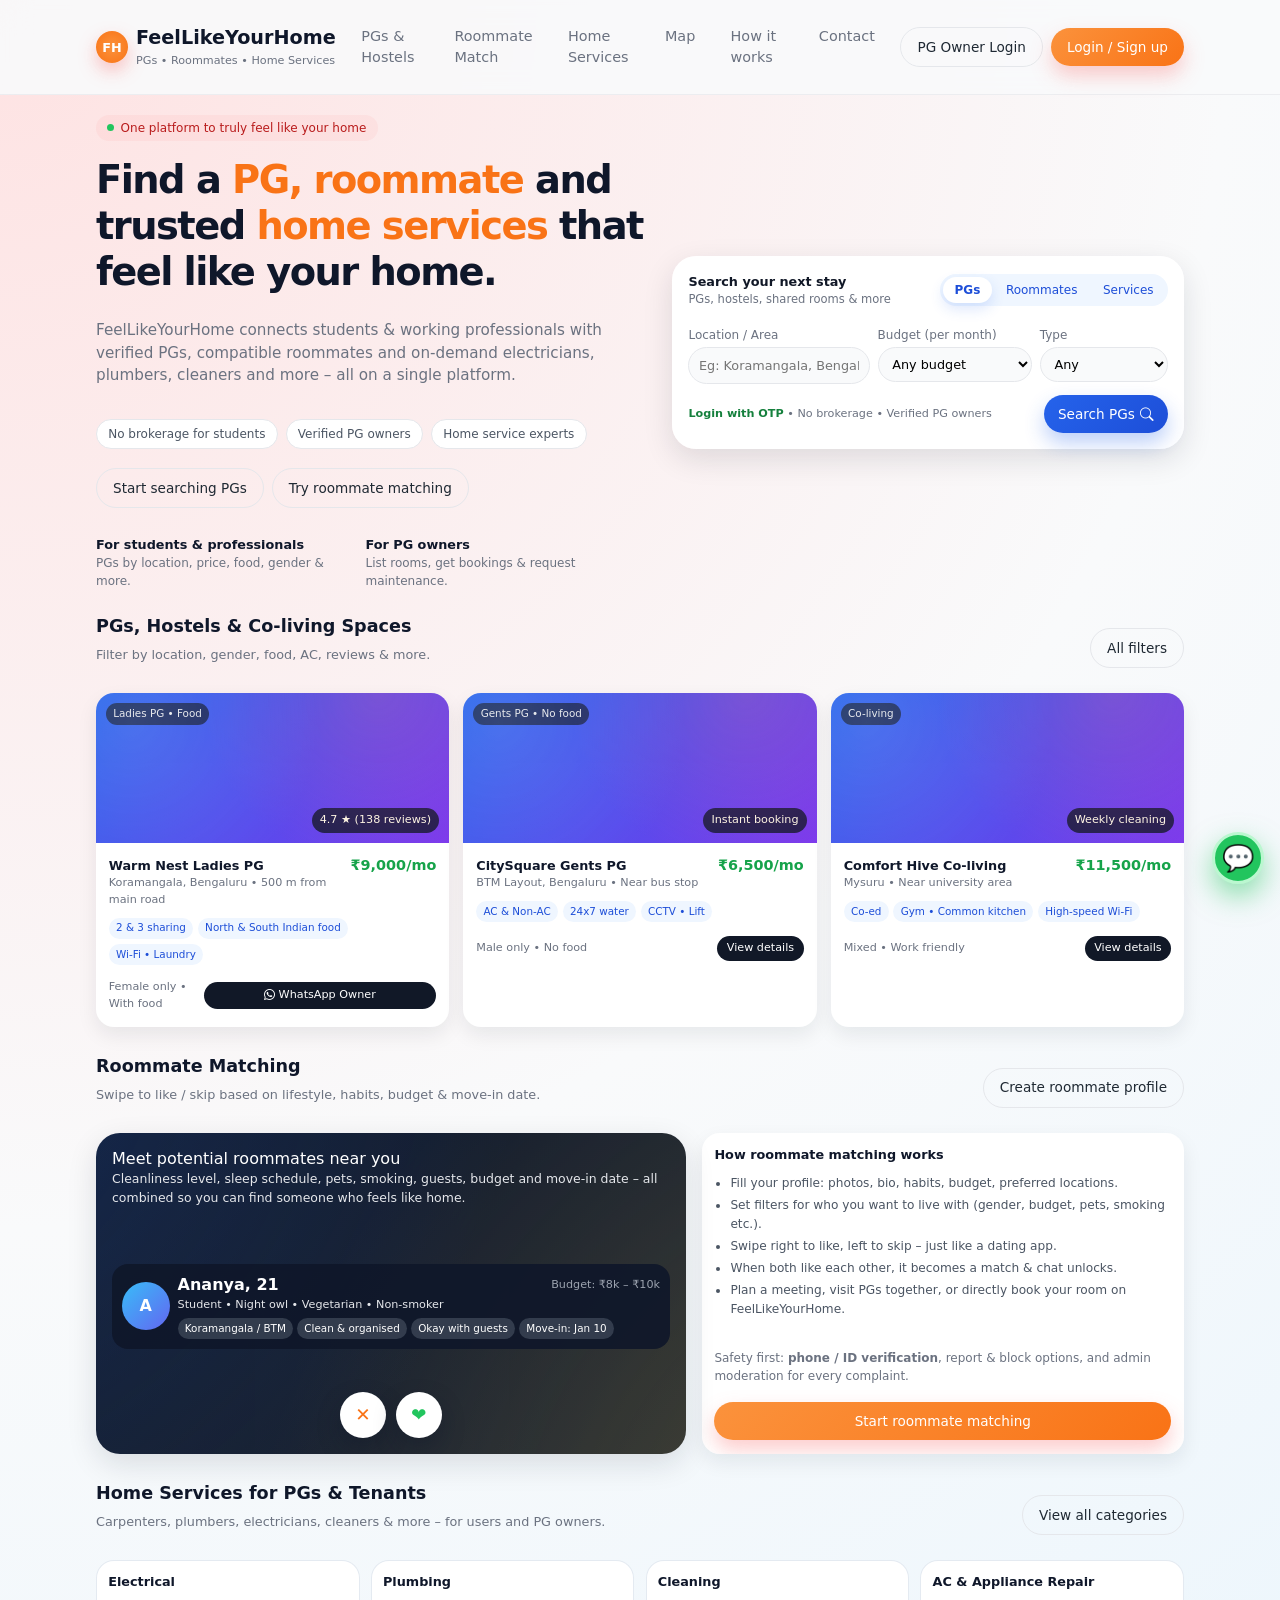
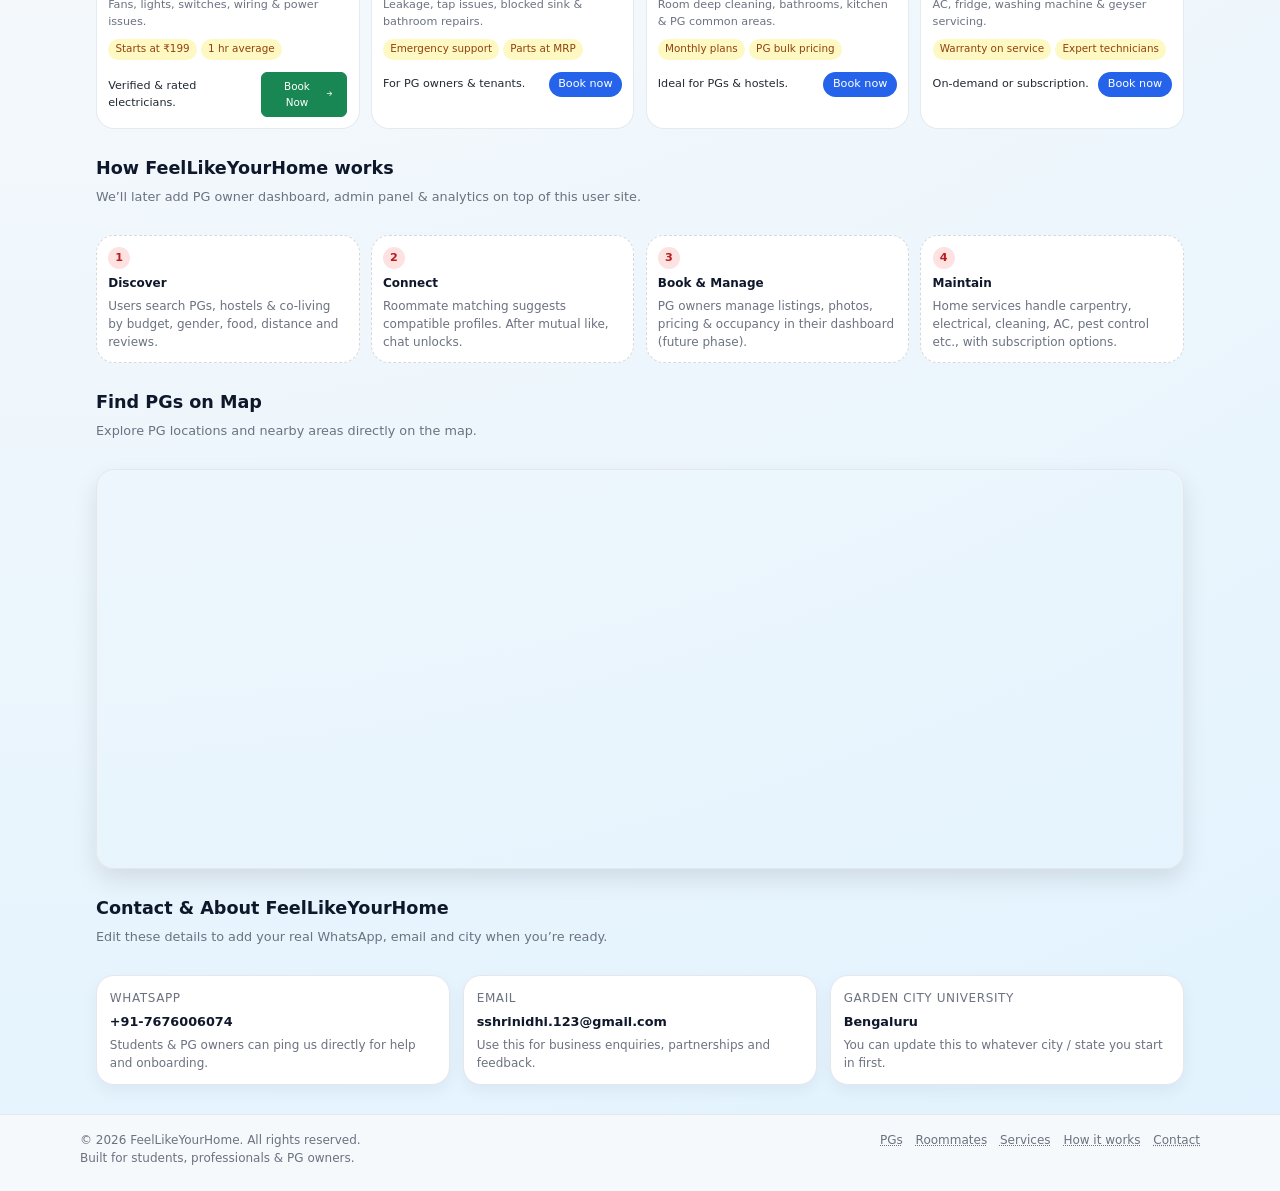
==== commit 4cd79a14: "Update index.html" ====
--- a/index.html
+++ b/index.html
@@ -4,6 +4,20 @@
   <meta charset="UTF-8" />
   <title>FeelLikeYourHome – PGs, Roommates & Home Services</title>
   <meta name="viewport" content="width=device-width, initial-scale=1.0" />
+
+  <!-- Bootstrap & Icons -->
+  <link href="https://cdn.jsdelivr.net/npm/bootstrap@5.3.0/dist/css/bootstrap.min.css" rel="stylesheet">
+  <link href="https://cdn.jsdelivr.net/npm/bootstrap-icons@1.10.0/font/bootstrap-icons.css" rel="stylesheet">
+
+  <!-- Google Analytics (replace G-XXXXXXXXXX with your real GA4 ID later) -->
+  <script async src="https://www.googletagmanager.com/gtag/js?id=G-XXXXXXXXXX"></script>
+  <script>
+    window.dataLayer = window.dataLayer || [];
+    function gtag(){dataLayer.push(arguments);}
+    gtag('js', new Date());
+    gtag('config', 'G-XXXXXXXXXX');
+  </script>
+
   <style>
     :root {
       --primary: #2563eb;
@@ -22,8 +36,7 @@
       margin: 0;
       padding: 0;
       box-sizing: border-box;
-      font-family: system-ui, -apple-system, BlinkMacSystemFont, "Segoe UI",
-        sans-serif;
+      font-family: system-ui, -apple-system, BlinkMacSystemFont, "Segoe UI", sans-serif;
     }
 
     body {
@@ -32,10 +45,7 @@
       line-height: 1.5;
     }
 
-    a {
-      text-decoration: none;
-      color: inherit;
-    }
+    a { text-decoration: none; color: inherit; }
 
     /* NAVBAR */
     .navbar {
@@ -103,7 +113,7 @@
       gap: 0.5rem;
     }
 
-    .btn {
+    .btn-custom {
       border-radius: 999px;
       border: none;
       cursor: pointer;
@@ -114,39 +124,36 @@
       align-items: center;
       justify-content: center;
       gap: 0.3rem;
-      transition: transform 0.15s ease, box-shadow 0.15s ease,
-        background 0.2s ease, color 0.2s ease;
+      transition: transform 0.15s ease, box-shadow 0.15s ease, background 0.2s ease, color 0.2s ease;
       white-space: nowrap;
     }
 
-    .btn-outline {
+    .btn-outline-custom {
       background: transparent;
       border: 1px solid #e5e7eb;
       color: var(--text);
     }
 
-    .btn-outline:hover {
-      background: #f3f4f6;
-    }
-
-    .btn-primary {
+    .btn-outline-custom:hover { background: #f3f4f6; }
+
+    .btn-primary-custom {
       background: linear-gradient(135deg, #2563eb, #1d4ed8);
       color: white;
       box-shadow: 0 10px 20px rgba(37, 99, 235, 0.3);
     }
 
-    .btn-primary:hover {
+    .btn-primary-custom:hover {
       transform: translateY(-1px);
       box-shadow: 0 15px 30px rgba(37, 99, 235, 0.4);
     }
 
-    .btn-accent {
+    .btn-accent-custom {
       background: linear-gradient(135deg, #fb923c, #f97316);
       color: white;
       box-shadow: 0 10px 20px rgba(248, 113, 113, 0.35);
     }
 
-    .btn-accent:hover {
+    .btn-accent-custom:hover {
       transform: translateY(-1px);
       box-shadow: 0 15px 30px rgba(248, 113, 113, 0.45);
     }
@@ -366,7 +373,7 @@
       gap: 0.9rem;
     }
 
-    .card {
+    .card-custom {
       background: white;
       border-radius: var(--radius-lg);
       box-shadow: 0 8px 20px rgba(15, 23, 42, 0.08);
@@ -424,7 +431,7 @@
       gap: 0.25rem;
     }
 
-    .card-body {
+    .card-body-custom {
       padding: 0.75rem 0.8rem 0.9rem;
       display: flex;
       flex-direction: column;
@@ -469,7 +476,7 @@
       font-size: 0.65rem;
     }
 
-    .card-footer {
+    .card-footer-custom {
       margin-top: 0.5rem;
       display: flex;
       justify-content: space-between;
@@ -478,7 +485,7 @@
       color: var(--muted);
     }
 
-    .card-footer button {
+    .card-footer-custom button {
       font-size: 0.7rem;
       padding: 0.25rem 0.6rem;
       border-radius: 999px;
@@ -851,7 +858,7 @@
         grid-template-columns: 1fr;
       }
 
-      .nav-actions .btn-outline {
+      .nav-actions .btn-outline-custom {
         display: none;
       }
 
@@ -886,15 +893,16 @@
         <a href="#pg-section">PGs & Hostels</a>
         <a href="#roommate-section">Roommate Match</a>
         <a href="#services-section">Home Services</a>
+        <a href="#map-section">Map</a>
         <a href="#how-section">How it works</a>
         <a href="#contact-section">Contact</a>
       </nav>
 
       <div class="nav-actions">
-        <button class="btn btn-outline" onclick="alert('Owner dashboard will open here in a future version.')">
+        <button class="btn-custom btn-outline-custom" onclick="alert('Owner dashboard will open here in a future version.')">
           PG Owner Login
         </button>
-        <button class="btn btn-accent" onclick="alert('User login / OTP will connect to backend later.')">
+        <button class="btn-custom btn-accent-custom" onclick="alert('User login / OTP will connect to backend later.')">
           Login / Sign up
         </button>
       </div>
@@ -928,10 +936,10 @@
         </div>
 
         <div class="hero-actions">
-          <button class="btn btn-primary" onclick="scrollToSection('pg-section')">
+          <button class="btn-custom btn-outline-custom" onclick="scrollToSection('pg-section')">
             Start searching PGs
           </button>
-          <button class="btn btn-outline" onclick="scrollToSection('roommate-section')">
+          <button class="btn-custom btn-outline-custom" onclick="scrollToSection('roommate-section')">
             Try roommate matching
           </button>
         </div>
@@ -1010,11 +1018,11 @@
             Verified PG owners
           </div>
           <button
-            class="btn btn-primary"
+            class="btn-custom btn-primary-custom"
             style="padding-inline:0.9rem;"
-            onclick="handleSearchClick()"
+            onclick="searchListings()"
           >
-            Search now
+            Search PGs <i class="bi bi-search"></i>
           </button>
         </div>
       </div>
@@ -1029,18 +1037,18 @@
             Filter by location, gender, food, AC, reviews & more.
           </p>
         </div>
-        <button class="btn btn-outline" onclick="alert('Advanced filters & map view will come in the full product.')">
+        <button class="btn-custom btn-outline-custom" onclick="alert('Advanced filters & map view will come in the full product.')">
           All filters
         </button>
       </div>
 
       <div class="card-grid">
-        <article class="card">
+        <article class="card-custom">
           <div class="card-image">
             <span class="card-tag">Ladies PG • Food</span>
             <span class="card-badge">4.7 ★ (138 reviews)</span>
           </div>
-          <div class="card-body">
+          <div class="card-body-custom">
             <div class="card-title-row">
               <div>
                 <div class="card-title">Warm Nest Ladies PG</div>
@@ -1053,21 +1061,21 @@
               <span class="chip">North & South Indian food</span>
               <span class="chip">Wi-Fi • Laundry</span>
             </div>
-            <div class="card-footer">
+            <div class="card-footer-custom">
               <span>Female only • With food</span>
-              <button onclick="alert('In a real app this will open a full PG detail page.')">
-                View details
+              <button onclick="contactOwner(1)" class="btn btn-success" style="width:100%; font-size:0.7rem; padding:0.3rem;">
+                <i class="bi bi-whatsapp"></i> WhatsApp Owner
               </button>
             </div>
           </div>
         </article>
 
-        <article class="card">
+        <article class="card-custom">
           <div class="card-image">
             <span class="card-tag">Gents PG • No food</span>
             <span class="card-badge">Instant booking</span>
           </div>
-          <div class="card-body">
+          <div class="card-body-custom">
             <div class="card-title-row">
               <div>
                 <div class="card-title">CitySquare Gents PG</div>
@@ -1080,7 +1088,7 @@
               <span class="chip">24x7 water</span>
               <span class="chip">CCTV • Lift</span>
             </div>
-            <div class="card-footer">
+            <div class="card-footer-custom">
               <span>Male only • No food</span>
               <button onclick="alert('In a real app this will open a full PG detail page.')">
                 View details
@@ -1089,12 +1097,12 @@
           </div>
         </article>
 
-        <article class="card">
+        <article class="card-custom">
           <div class="card-image">
             <span class="card-tag">Co-living</span>
             <span class="card-badge">Weekly cleaning</span>
           </div>
-          <div class="card-body">
+          <div class="card-body-custom">
             <div class="card-title-row">
               <div>
                 <div class="card-title">Comfort Hive Co-living</div>
@@ -1107,7 +1115,7 @@
               <span class="chip">Gym • Common kitchen</span>
               <span class="chip">High-speed Wi-Fi</span>
             </div>
-            <div class="card-footer">
+            <div class="card-footer-custom">
               <span>Mixed • Work friendly</span>
               <button onclick="alert('In a real app this will open a full PG detail page.')">
                 View details
@@ -1122,12 +1130,12 @@
     <section class="section" id="roommate-section">
       <div class="section-header">
         <div>
-          <h2 class="section-title">Roommate Matching (Dating-style)</h2>
+          <h2 class="section-title">Roommate Matching</h2>
           <p class="section-sub">
             Swipe to like / skip based on lifestyle, habits, budget & move-in date.
           </p>
         </div>
-        <button class="btn btn-outline" onclick="alert('Full profile creation + matching logic will be added later.')">
+        <button class="btn-custom btn-outline-custom" onclick="alert('Full profile creation + matching logic will be added later.')">
           Create roommate profile
         </button>
       </div>
@@ -1172,8 +1180,8 @@
           </div>
         </div>
 
-        <div class="card" style="background:rgba(255,255,255,0.98);">
-          <div class="card-body">
+        <div class="card-custom" style="background:rgba(255,255,255,0.98);">
+          <div class="card-body-custom">
             <div class="card-title" style="margin-bottom:0.3rem;">
               How roommate matching works
             </div>
@@ -1192,7 +1200,7 @@
             </div>
 
             <button
-              class="btn btn-accent"
+              class="btn-custom btn-accent-custom"
               style="margin-top:0.7rem;width:100%;"
               onclick="alert('This will open the roommate onboarding flow in the full app.')"
             >
@@ -1212,7 +1220,7 @@
             Carpenters, plumbers, electricians, cleaners & more – for users and PG owners.
           </p>
         </div>
-        <button class="btn btn-outline" onclick="alert('Service provider listing + booking API will come later.')">
+        <button class="btn-custom btn-outline-custom" onclick="alert('Service provider listing + booking API will come later.')">
           View all categories
         </button>
       </div>
@@ -1229,9 +1237,14 @@
           </div>
           <div class="service-cta">
             <span>Verified & rated electricians.</span>
-            <button onclick="alert('Booking popup for electrical service (future).')">
-              Book now
-            </button>
+            <a
+  class="btn btn-success"
+  style="font-size:0.65rem; display:inline-flex; align-items:center; gap:4px;"
+  target="_blank"
+  href="https://wa.me/917676006074?text=Hi!%20I%20found%20you%20on%20FeelLikeYourHome%20and%20I%20need%20electrical%20work%20for%20my%20PG%2Froom%20in%20Bengaluru.%20Please%20tell%20me%20the%20charges%20and%20available%20time."
+>
+  Book Now <i class="bi bi-arrow-right-short"></i>
+</a>
           </div>
         </div>
 
@@ -1331,6 +1344,30 @@
       </div>
     </section>
 
+    <!-- MAP SECTION -->
+    <section class="section" id="map-section">
+      <div class="section-header">
+        <div>
+          <h2 class="section-title">Find PGs on Map</h2>
+          <p class="section-sub">
+            Explore PG locations and nearby areas directly on the map.
+          </p>
+        </div>
+      </div>
+
+      <div style="width:100%;height:400px;border-radius:18px;overflow:hidden;border:1px solid #e5e7eb;box-shadow:0 10px 25px rgba(0,0,0,0.1);">
+        <iframe 
+          src="https://www.google.com/maps/embed?pb=!1m18!1m12!1m3!1d3887.2405319318864!2d77.7069690743977!3d13.02034898729956!2m3!1f0!2f0!3f0!3m2!1i1024!2i768!4f13.1!3m3!1m2!1s0x3bae10529294f8e7%3A0x69aa9dd0ea593bd2!2sBhattarahalli!5e0!3m2!1sen!2sin!4v1765187196852!5m2!1sen!2sin" 
+          width="100%" 
+          height="400" 
+          style="border:0;" 
+          allowfullscreen="" 
+          loading="lazy" 
+          referrerpolicy="no-referrer-when-downgrade">
+        </iframe>
+      </div>
+    </section>
+
     <!-- CONTACT -->
     <section class="section" id="contact-section">
       <div class="section-header">
@@ -1355,12 +1392,12 @@
           <div class="contact-label">Email</div>
           <div class="contact-value">sshrinidhi.123@gmail.com</div>
           <div style="font-size:0.75rem;color:#6b7280;">
-            Use this for business enquiries, partnerships and feedback (placeholder).
+            Use this for business enquiries, partnerships and feedback.
           </div>
         </div>
 
         <div class="contact-card">
-          <div class="contact-label">Garden city university</div>
+          <div class="contact-label">Garden City University</div>
           <div class="contact-value">Bengaluru</div>
           <div style="font-size:0.75rem;color:#6b7280;">
             You can update this to whatever city / state you start in first.
@@ -1389,10 +1426,9 @@
   </footer>
 
   <!-- WHATSAPP FLOAT BUTTON -->
-  <!-- IMPORTANT: change 91XXXXXXXXXX to your real WhatsApp number without + or 0 -->
   <a
-    href="https://wa.me/91-7676006074"
-    class="whatsapp-float"
+    href="https://wa.me/917676006074"
+    class="whatsapp-float
     target="_blank"
     rel="noopener"
     title="Chat with us on WhatsApp"
@@ -1419,30 +1455,70 @@
       });
     });
 
-    // Fake search handler
-    function handleSearchClick() {
-      const location = document.getElementById("search-location").value;
-      const budget = document.getElementById("search-budget").value;
-      const type = document.getElementById("search-type").value;
-
-      let message = "This is a front-end demo of FeelLikeYourHome.\\n\\n";
-      message += "In the real app, we will call backend APIs to:\\n";
-      message += "- Search PGs by location, budget, amenities, gender.\\n";
-      message += "- Show map view & filters.\\n";
-      message += "- Allow instant booking / enquiry.\\n\\n";
-      message += "Your sample search:\\n";
-      message += "Location: " + (location || "Any") + "\\n";
-      message += "Budget: " + (budget || "Any") + "\\n";
-      message += "Type: " + (type || "Any") + "\\n\\n";
-      message += "For now, scroll to the PG section to see sample cards.";
-
-      alert(message);
-      scrollToSection("pg-section");
-    }
-
     // Footer year
-    document.getElementById("year").textContent =
-      new Date().getFullYear();
+    document.getElementById("year").textContent = new Date().getFullYear();
+
+    // Sample PG data used by search + WhatsApp
+    const sampleListings = [
+      { id: 1, title: "Warm Nest Ladies PG", price: 9000, location: "Koramangala", amenities: "Meals, WiFi" },
+      { id: 2, title: "CitySquare Gents PG", price: 6500, location: "BTM Layout", amenities: "AC, Laundry" },
+      { id: 3, title: "Comfort Hive Co-living", price: 11500, location: "Whitefield", amenities: "Gym, Kitchen" },
+      { id: 4, title: "Tech Park PG", price: 12000, location: "Marathahalli", amenities: "Food, WiFi" }
+    ];
+
+    function searchListings() {
+      const location = (document.getElementById('search-location').value || "").toLowerCase();
+      const budget = document.getElementById('search-budget').value;
+      const type = (document.getElementById('search-type').value || "").toLowerCase();
+
+      const filtered = sampleListings.filter(listing =>
+        listing.location.toLowerCase().includes(location) &&
+        (!budget || parseInt(budget.replace(/[₹,<,>]/g,'')) >= listing.price) &&
+        listing.title.toLowerCase().includes(type)
+      );
+
+      const cards = document.querySelectorAll('.card-grid .card-custom');
+      cards.forEach((card, index) => {
+        if (filtered[index]) {
+          card.querySelector('.card-title').textContent = filtered[index].title;
+          card.querySelector('.card-price').textContent = `₹${filtered[index].price}/mo`;
+          card.querySelector('.card-meta').textContent = filtered[index].location + ', Bengaluru';
+        }
+      });
+
+      scrollToSection('pg-section');
+    }
+
+    function contactOwner(id) {
+      const listing = sampleListings.find(l => l.id === id);
+      const title = listing ? listing.title : "this PG";
+      window.open(
+        `https://wa.me/917676006074?text=Hi! Interested in ${title} from FeelLikeYourHome. Can we discuss?`
+      );
+    }
+
+    function bookService(service) {
+      window.open(
+        `https://wa.me/917676006074?text=Hi! Need ${service} service for my PG/room. Are you available today?`
+      );
+    }
   </script>
+<script>
+  function contactOwner(pgName) {
+    const message = encodeURIComponent(
+      "Hi! I am interested in " + pgName + " from FeelLikeYourHome. Can we discuss?"
+    );
+    window.open("https://wa.me/917676006074?text=" + message, "_blank");
+  }
+
+  function bookService(serviceName) {
+    const message = encodeURIComponent(
+      "Hi! I found you on FeelLikeYourHome and I need " +
+      serviceName +
+      " for my PG/room in Bengaluru. Please tell me the charges and available time."
+    );
+    window.open("https://wa.me/917676006074?text=" + message, "_blank");
+  }
+</script>
 </body>
 </html>
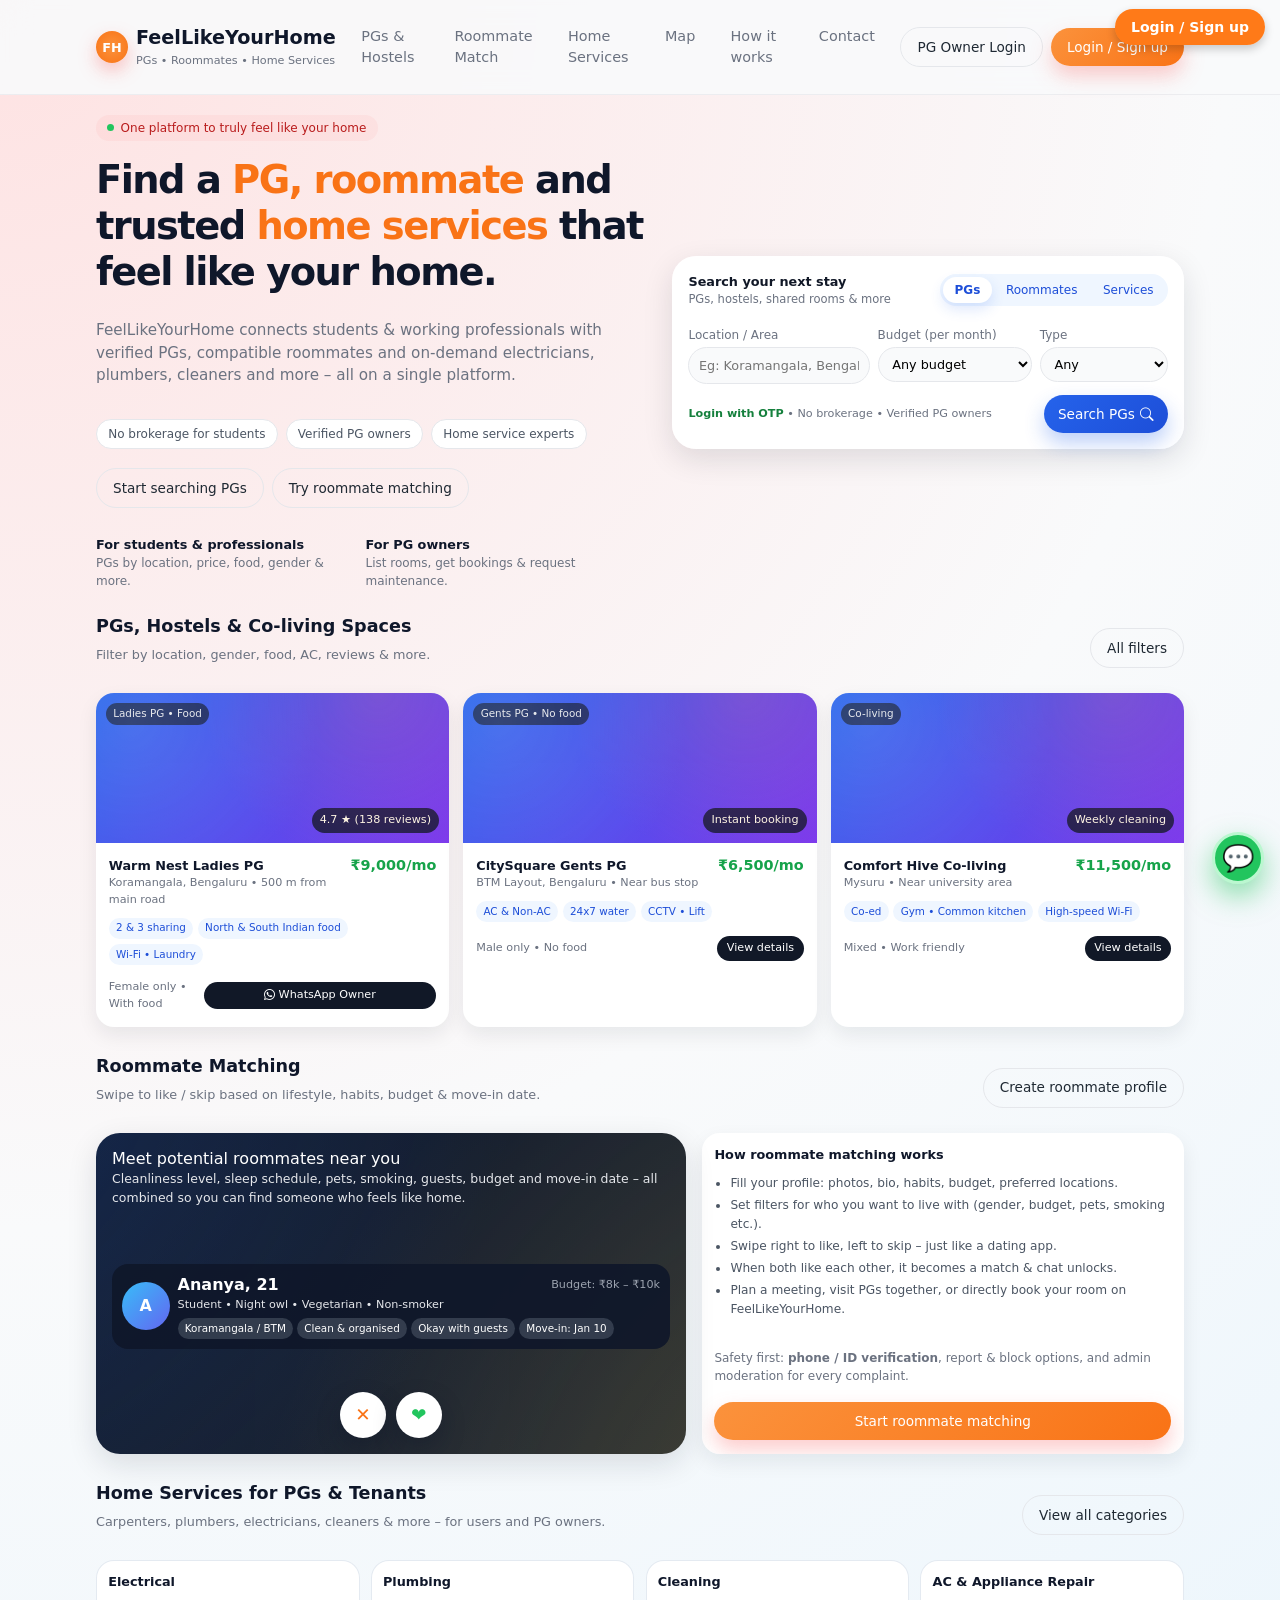
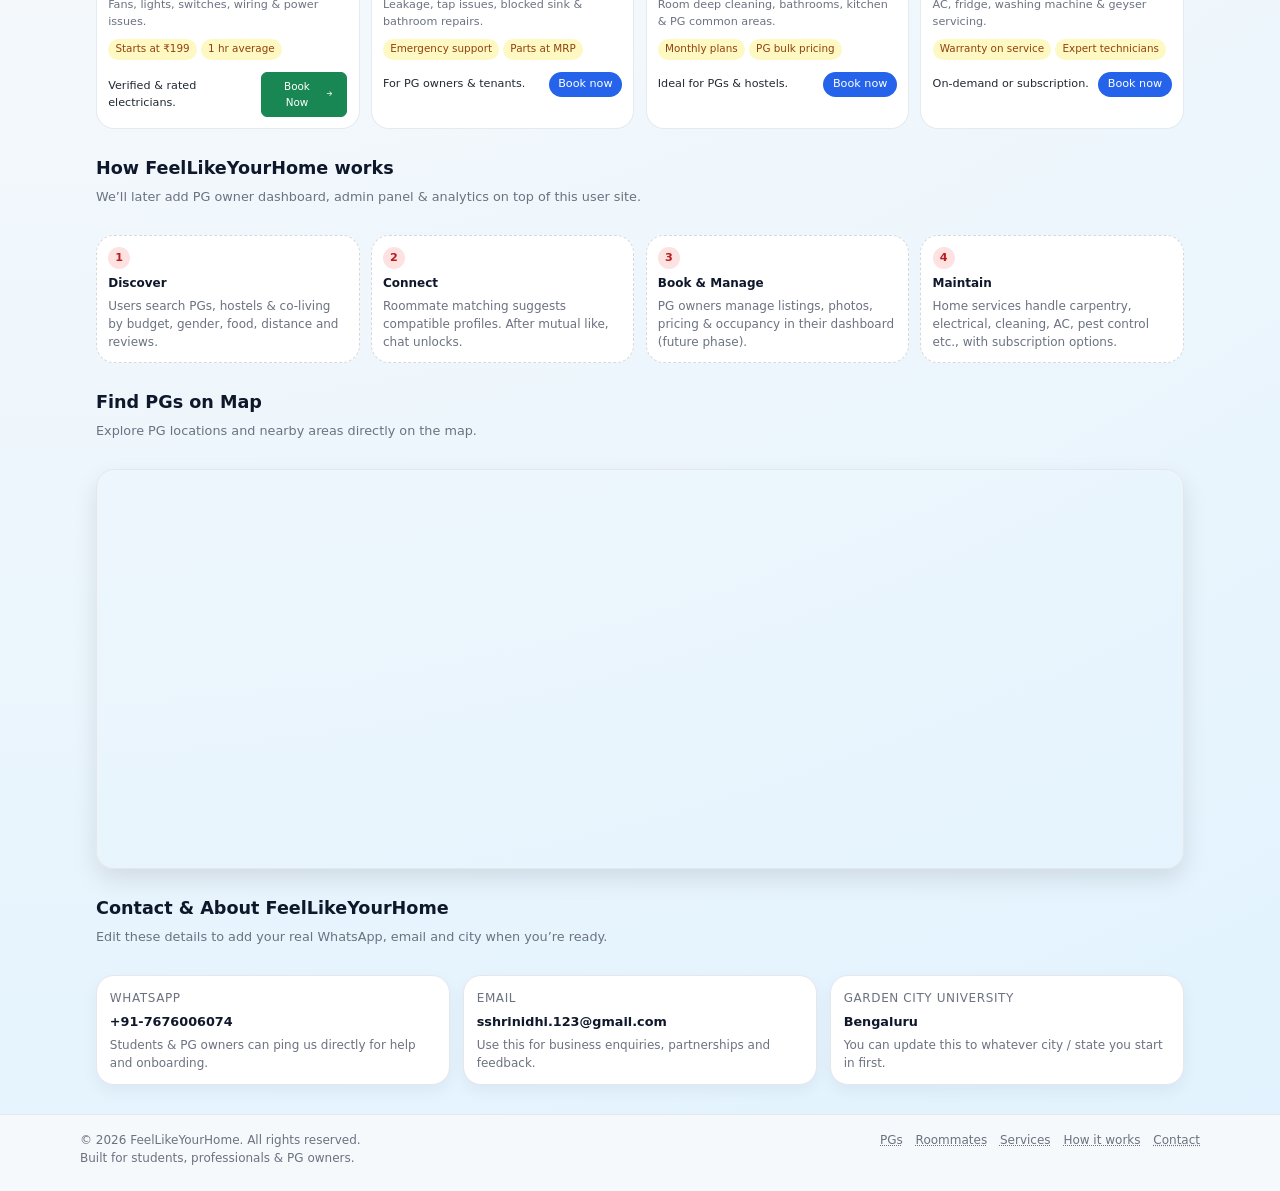
==== commit 5b2df214: "Update index.html" ====
--- a/index.html
+++ b/index.html
@@ -876,6 +876,22 @@
   </style>
 </head>
 <body>
+<!-- NEW WORKING LOGIN BUTTON -->
+<div style="position:fixed; top:15px; right:15px; z-index:9999;">
+  <a href="auth/login.html"
+     style="
+       background:#ff7a18;
+       color:white;
+       padding:10px 16px;
+       border-radius:20px;
+       text-decoration:none;
+       font-weight:600;
+       font-size:14px;
+       box-shadow:0 4px 10px rgba(0,0,0,0.2);
+     ">
+    Login / Sign up
+  </a>
+</div>
   <!-- NAVBAR -->
   <header class="navbar">
     <div class="nav-inner">
